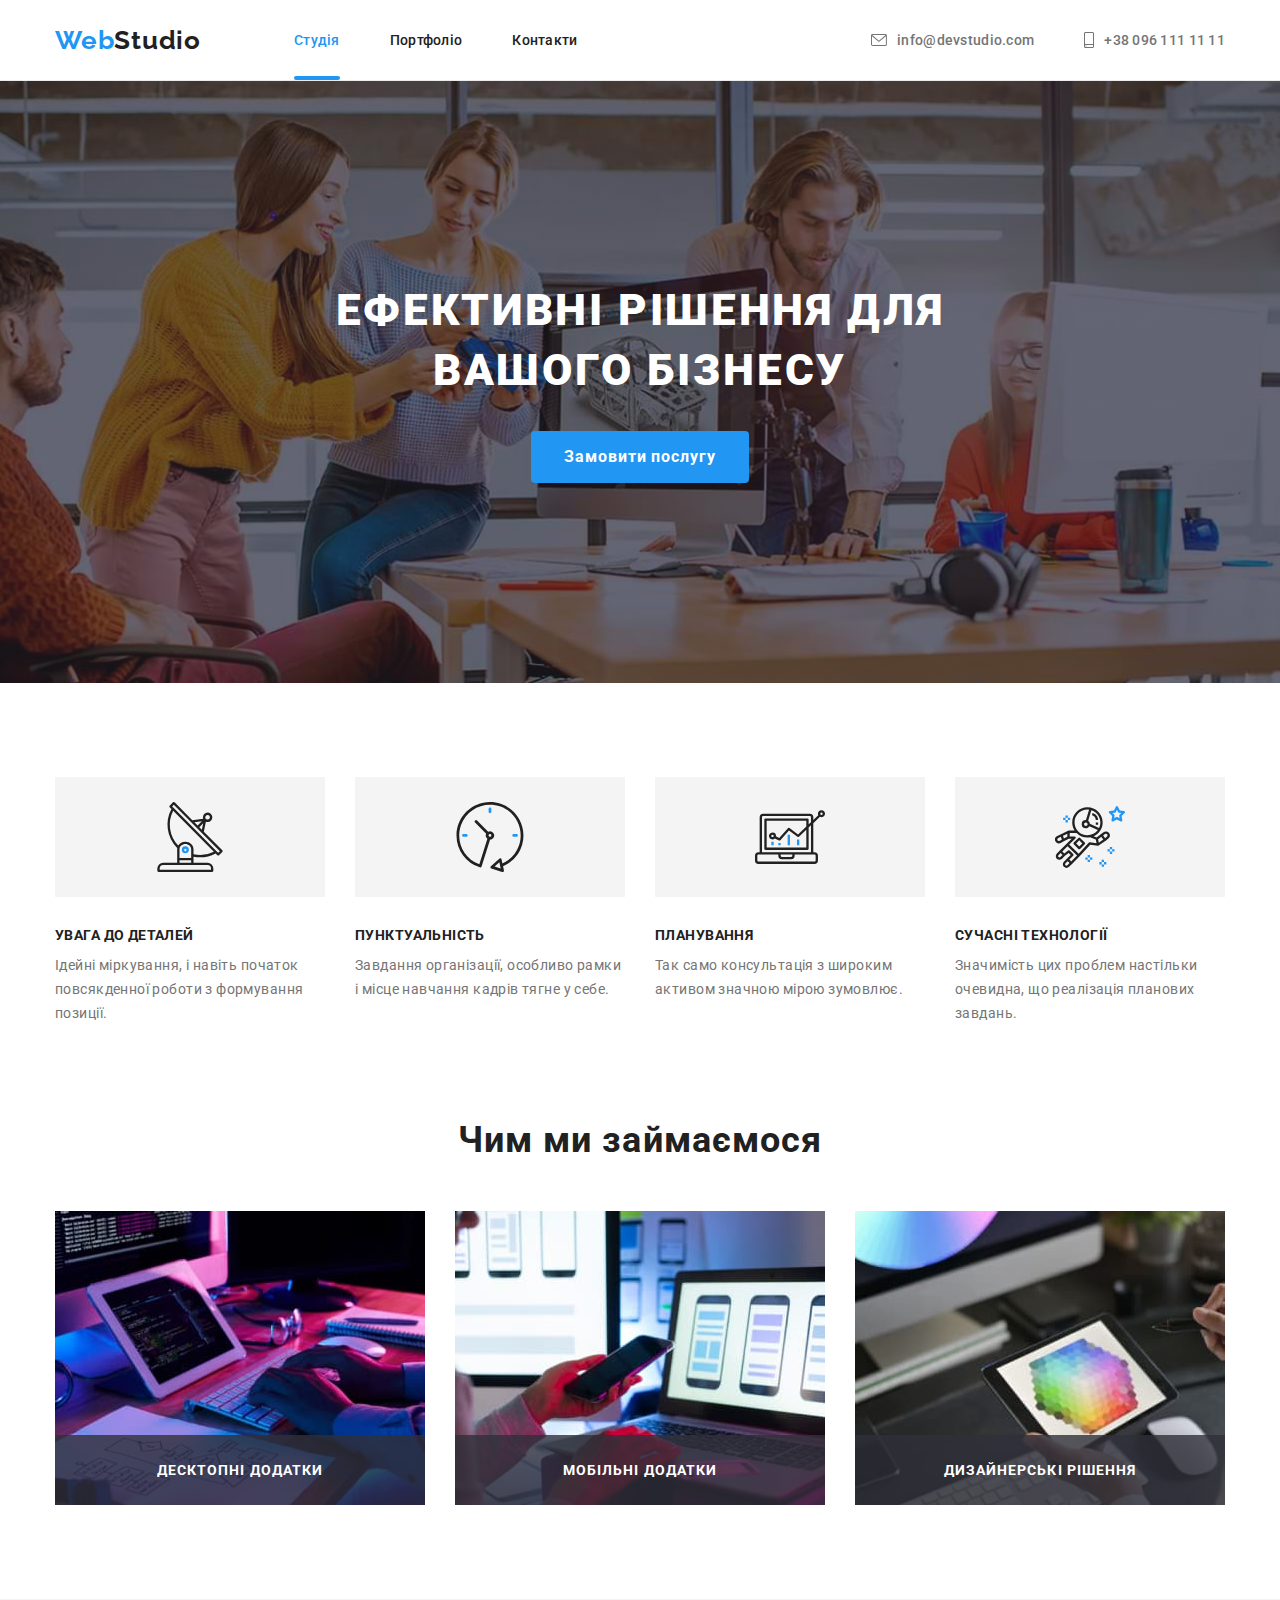
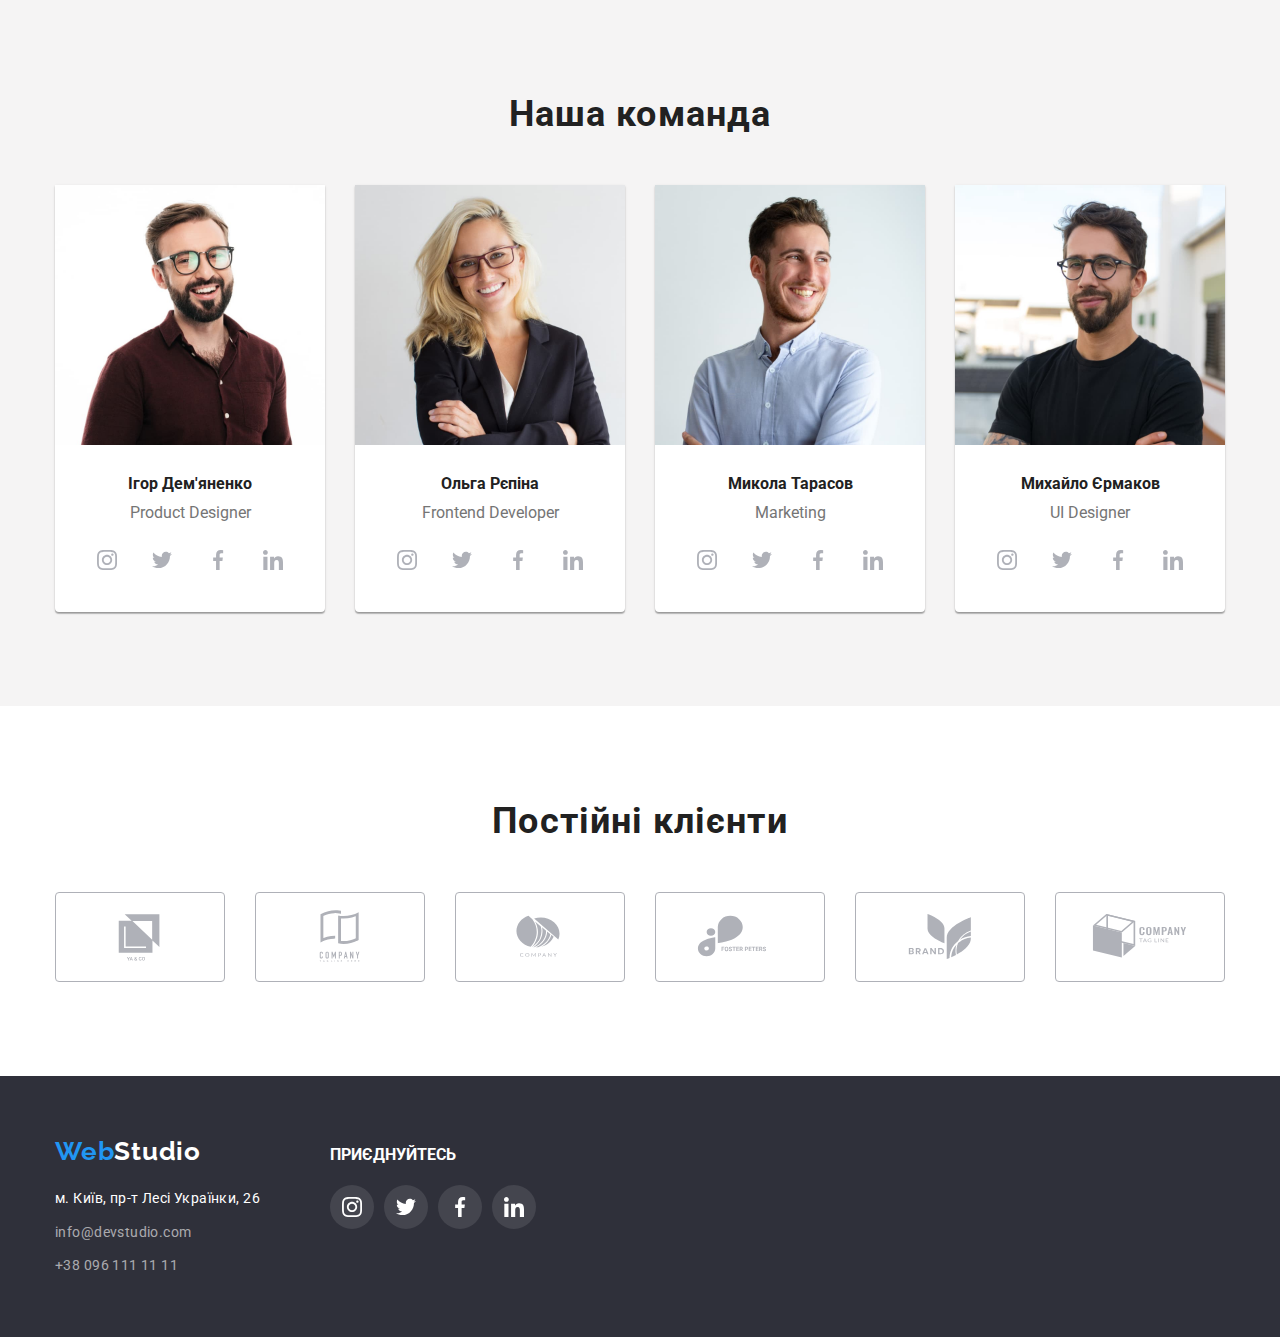
==== index.html @ 30db4fe8 "New" ====
<!DOCTYPE html>
<html lang="uk">

<head>
    <meta charset="UTF-8" />
    <meta http-equiv="X-UA-Compatible" content="IE=edge" />
    <meta name="viewport" content="width=device-width, initial-scale=1.0" />
    <title>Студія</title>
    <link rel="preconnect" href="https://fonts.googleapis.com" />
    <link rel="preconnect" href="https://fonts.gstatic.com" crossorigin />
    <link
        href="https://fonts.googleapis.com/css2?family=Raleway:wght@700&family=Roboto:wght@400;500;700;900&display=swap"
        rel="stylesheet" />
    <link rel="stylesheet"
        href="https://cdnjs.cloudflare.com/ajax/libs/modern-normalize/1.1.0/modern-normalize.min.css" />
    <link rel="stylesheet" href="./css/styles.css" />
</head>
<!---->
<body>
    <header>
        <!--navigation with logo, portfolio, contacts-->
        <div class="nav-list-flex container">
            <nav class="nav-list-flex">
                <a href="./index.html" class="webstudio-link">Web<span class="span-studio">Studio</span></a>
                <ul class="nav-list">
                    <li class="item"><a href="./index.html" class="link current">Студія</a></li>
                    <li class="item"><a href="./portfolio.html" class="link">Портфоліо</a></li>
                    <li class="item"><a href="#" class="link">Контакти</a></li>
                </ul>
            </nav>
            <ul class="info-list-contacts">
                <li class="item"><a href="mailto:info@devstudio.com" class="contacts">
                        <svg class="contacs-svg" width="16" height="12">
                            <use href="./images/nav-sprite.svg#icon-e-mail"></use>
                        </svg>info@devstudio.com</a>
                </li>
                <li class="item"><a href="tel:+380961111111" class="contacts">
                        <svg class="contacs-svg" width="10" height="16">
                            <use href="./images/nav-sprite.svg#icon-phone"></use>
                        </svg>+38 096 111 11 11</a>
                </li>
            </ul>
        </div>
    </header>
    <!--main page including first slide with button, our benefits, what do we do, our team-->
    <main>
        <!--first slide with button "order services"-->
        <section class="hero">
            <div class="container">
                <h1 class="hero-title">Ефективні рішення для вашого бізнесу</h1>
                <button type="button" class="hero-button" data-modal-open>Замовити послугу</button>
            </div>
        </section>
        <!--our benefits-->
        <section class="section">
            <div class="container">
                <h2 class="visually-hidden">Переваги</h2>
                <ul class="featueres list">
                    <li class="item quality antenna">
                            <h3 class="featueres-title">Увага до деталей</h3>
                            <p class="featueres-link">
                                Ідейні міркування, і навіть початок повсякденної роботи з формування позиції.
                            </p>
                    </li>
                    <li class="item quality clock">
                            <h3 class="featueres-title">Пунктуальність</h3>
                            <p class="featueres-link">
                                Завдання організації, особливо рамки і місце навчання кадрів
                                тягне у себе.
                            </p>
                    </li>
                    <li class="item quality diagram">
                            <h3 class="featueres-title">Планування</h3>
                            <p class="featueres-link">
                                Так само консультація з широким активом значною мірою зумовлює.
                            </p>
                    </li>
                    <li class="item quality astronaut">
                            <h3 class="featueres-title">Сучасні технології</h3>
                            <p class="featueres-link">
                                Значимість цих проблем настільки очевидна, що реалізація
                                планових завдань.
                            </p>
                    </li>
                </ul>
            </div>
        </section>
        <!--what do we do-->
        <section class="section specificity">
            <div class="container">
                <h2 class="specificity">Чим ми займаємося</h2>
                <ul class="specif list">
                    <li class="item">
                        <div class="specif-box"><img src="./images/prog_on_notebook.jpg" alt="Людина програмує" width="370" height="294"/>
                            <div class="specif-box-list">
                                <p class="specif-box-text">Десктопні додатки</p>
                            </div>
                        </div>
                    </li>
                    <li class="item">
                        <div class="specif-box"><img src="./images/phone_and_notebook.jpg"
                            alt="Людина обирає дизайн додатка для відображення на смартфоні" width="370" height="294"/>
                            <div class="specif-box-list">
                                <p class="specif-box-text">Мобільні додатки</p>
                            </div>
                        </div>
                    </li>
                    <li class="item">
                        <div class="specif-box"><img src="./images/design_tablet.jpg" alt="Людина обирає колір з палітри на планшеті"
                            width="370" height="294"/>
                            <div class="specif-box-list">
                                <p class="specif-box-text">Дизайнерські рішення</p>
                            </div>
                        <div>    
                    </li>
                </ul>
            </div>
        </section>
        <!--our team-->
        <section class="section team-bg">
            <div class="container">
                <h2 class="team">Наша команда</h2>
                <ul class="all-team list">
                    <li class="item">
                        <img src="./images/igor.jpg" alt="фото Ігоря Дем'яненко" width="270" height="260" />
                        <div class="team-card">
                            <h3 class="name-title">Ігор Дем'яненко</h3>
                            <p class="position-title">Product Designer</p>
                            <ul class="svg-social-links">
                                <li>
                                    <a href="#" class="social-links">
                                        <svg viewBox="0 0 100 100" width="20" class="soc-links-svg">
                                            <use xLink:href="./images/sprite.svg#icon-instagram"></use>
                                        </svg>
                                    </a>
                                </li>
                                <li>
                                    <a href="#" class="social-links">
                                        <svg viewBox="0 0 100 100" width="20" class="soc-links-svg">
                                            <use xLink:href="./images/sprite.svg#icon-twitter"></use>
                                        </svg>
                                    </a>
                                </li>
                                <li>
                                    <a href="#" class="social-links">
                                        <svg viewBox="0 0 100 100" width="20" class="soc-links-svg">
                                            <use xLink:href="./images/sprite.svg#icon-facebook"></use>
                                        </svg>
                                    </a>
                                </li>
                                <li>
                                    <a href="#" class="social-links">
                                        <svg viewBox="0 0 100 100" width="20" class="soc-links-svg">
                                            <use xLink:href="./images/sprite.svg#icon-linkedin"></use>
                                        </svg>
                                    </a>
                                </li>
                            </ul>
                        </div>
                    </li>
                    <li class="item">
                        <img src="./images/olga.jpg" alt="фото Ольги Рєпіної" width="270" height="260" />
                        <div class="team-card">
                            <h3 class="name-title">Ольга Рєпіна</h3>
                            <p class="position-title">Frontend Developer</p>
                            <ul class="svg-social-links">
                                <li>
                                    <a href="#" class="social-links">
                                        <svg viewBox="0 0 100 100" width="20" class="soc-links-svg">
                                            <use xLink:href="./images/sprite.svg#icon-instagram"></use>
                                        </svg>
                                    </a>
                                </li>
                                <li>
                                    <a href="#" class="social-links">
                                        <svg viewBox="0 0 100 100" width="20" class="soc-links-svg">
                                            <use xLink:href="./images/sprite.svg#icon-twitter"></use>
                                        </svg>
                                    </a>
                                </li>
                                <li>
                                    <a href="#" class="social-links">
                                        <svg viewBox="0 0 100 100" width="20" class="soc-links-svg">
                                            <use xLink:href="./images/sprite.svg#icon-facebook"></use>
                                        </svg>
                                    </a>
                                </li>
                                <li>
                                    <a href="#" class="social-links">
                                        <svg viewBox="0 0 100 100" width="20" class="soc-links-svg">
                                            <use xLink:href="./images/sprite.svg#icon-linkedin"></use>
                                        </svg>
                                    </a>
                                </li>
                            </ul>
                        </div>
                    </li>
                    <li class="item">
                        <img src="./images/mykola.jpg" alt="фото Миколи Тарасова" width="270" height="260" />
                        <div class="team-card">
                            <h3 class="name-title">Микола Тарасов</h3>
                            <p class="position-title">Marketing</p>
                            <ul class="svg-social-links">
                                <li>
                                    <a href="#" class="social-links">
                                        <svg viewBox="0 0 100 100" width="20" class="soc-links-svg">
                                            <use xLink:href="./images/sprite.svg#icon-instagram"></use>
                                        </svg>
                                    </a>
                                </li>
                                <li>
                                    <a href="#" class="social-links">
                                        <svg viewBox="0 0 100 100" width="20" class="soc-links-svg">
                                            <use xLink:href="./images/sprite.svg#icon-twitter"></use>
                                        </svg>
                                    </a>
                                </li>
                                <li>
                                    <a href="#" class="social-links">
                                        <svg viewBox="0 0 100 100" width="20" class="soc-links-svg">
                                            <use xLink:href="./images/sprite.svg#icon-facebook"></use>
                                        </svg>
                                    </a>
                                </li>
                                <li>
                                    <a href="#" class="social-links">
                                        <svg viewBox="0 0 100 100" width="20" class="soc-links-svg">
                                            <use xLink:href="./images/sprite.svg#icon-linkedin"></use>
                                        </svg>
                                    </a>
                                </li>
                            </ul>
                        </div>
                    </li>
                    <li class="item">
                        <img src="./images/mykhailo.jpg" alt="фото Михайла Єрмакова" width="270" height="260" />
                        <div class="team-card">
                            <h3 class="name-title">Михайло Єрмаков</h3>
                            <p class="position-title">UI Designer</p>
                            <ul class="svg-social-links">
                                <li>
                                    <a href="#" class="social-links">
                                        <svg viewBox="0 0 100 100" width="20" class="soc-links-svg">
                                            <use xLink:href="./images/sprite.svg#icon-instagram"></use>
                                        </svg>
                                    </a>
                                </li>
                                <li>
                                    <a href="#" class="social-links">
                                        <svg viewBox="0 0 100 100" width="20" class="soc-links-svg">
                                            <use xLink:href="./images/sprite.svg#icon-twitter"></use>
                                        </svg>
                                    </a>
                                </li>
                                <li>
                                    <a href="#" class="social-links">
                                        <svg viewBox="0 0 100 100" width="20" class="soc-links-svg">
                                            <use xLink:href="./images/sprite.svg#icon-facebook"></use>
                                        </svg>
                                    </a>
                                </li>
                                <li>
                                    <a href="#" class="social-links">
                                        <svg viewBox="0 0 100 100" width="20" class="soc-links-svg">
                                            <use xLink:href="./images/sprite.svg#icon-linkedin"></use>
                                        </svg>
                                    </a>
                                </li>
                            </ul>
                        </div>
                    </li>
                </ul>
            </div>
        </section>
        <!--our clients-->
        <section class="clients">
            <div class="container">
                <h2 class="clients-title">Постійні клієнти</h2>
                <ul class="clients-list">
                    <li class="clients-item">
                        <a href="#" class="link clients-link">
                            <svg class="clients-svg" width="106" height="60">
                                <use xLink:href="./images/sprite_companis.svg#icon-logo"></use>
                            </svg>
                        </a>
                    </li>
                    <li class="clients-item">
                        <a href="#" class="link clients-link">
                            <svg class="clients-svg" width="106" height="60">
                                <use xLink:href="./images/sprite_companis.svg#icon-logo-1"></use>
                            </svg>
                         </a>
                    </li>
                    <li class="clients-item">
                        <a href="#" class="link clients-link">
                            <svg class="clients-svg" width="106" height="60">
                                <use href="./images/sprite_companis.svg#icon-logo-2"></use>
                            </svg>
                        </a>
                    </li>
                    <li class="clients-item">
                        <a href="#" class="link clients-link">
                            <svg class="clients-svg" width="106" height="60">
                                <use href="./images/sprite_companis.svg#icon-logo-3"></use>
                            </svg>
                        </a>
                    </li>
                    <li class="clients-item">
                        <a href="#" class="link clients-link">
                            <svg class="clients-svg" width="106" height="60">
                                <use href="./images/sprite_companis.svg#icon-logo-4"></use>
                            </svg>
                        </a>
                    </li>
                    <li class="clients-item">
                        <a href="#" class="link clients-link">
                            <svg class="clients-svg" width="106" height="60">
                                <use href="./images/sprite_companis.svg#icon-logo-5"></use>
                            </svg>
                        </a>
                    </li>
                </ul>
            </div>
        </section>
    </main>
    <!--footer with logo, address, contacts-->
    <footer>
        <div class="container footer-container">
            <div class="container-footer-adress">
                <a href="./index.html" class="webstudio-button">Web<span class="span-studio-button">Studio</span></a>
                <address class="adress-list">
                    <ul class="list">
                        <li><a href="https://goo.gl/maps/CPtrU1FHBa2aNyZL9" class="footer-list-item" target="_blank"
                                rel="noopener noreferrer nofollow">
                                м. Київ, пр-т Лесі Українки, 26</a>
                        </li>
                        <li>
                            <a href="mailto:info@devstudio.com" class="footer-list">info@devstudio.com</a>
                        </li>
                        <li>
                            <a href="tel:+380961111111" class="footer-list">+38 096 111 11 11</a>
                        </li>
                    </ul>
                </address>
            </div>
            <div class="container-join-us">
                <p class="join-us">приєднуйтесь</p>
                <ul class="footer-networks">
                    <li class="social-link">
                        <a href="#" class="footer-social-links">
                            <svg width="20" height="20" class="social-svg">
                                <use xLink:href="./images/sprite.svg#icon-instagram"></use>
                            </svg>
                        </a>
                    </li>
                    <li class="social-link">
                        <a href="#" class="footer-social-links">
                            <svg width="20" height="20" class="social-svg">
                                <use xLink:href="./images/sprite.svg#icon-twitter"></use>
                            </svg>
                        </a>
                    </li>
                    <li class="social-link">
                        <a href="#" class="footer-social-links">
                            <svg width="20" height="20" class="social-svg">
                                <use xLink:href="./images/sprite.svg#icon-facebook"></use>
                            </svg>
                        </a>
                    </li>
                    <li class="social-link">
                        <a href="#" class="footer-social-links">
                            <svg width="20" height="20" class="social-svg">
                                <use xLink:href="./images/sprite.svg#icon-linkedin"></use>
                            </svg>
                        </a>
                    </li>
                </ul>
            </div>
        </div>
    </footer>
    <div class="backdrop is-hidden" data-modal>
        <div class="modal">
            <button type="button" class="button-close" data-modal-close>
                <svg width="100%" height="100%">
                    <use xLink:href="./images/close.svg#icon-close"></use>
                </svg>
            </button>
        </div>
    </div>
    <script src="./js/modal.js"></script>
</body>

</html>
---- css/styles.css ----
:root {
    /*fonts*/
    --main-font: "Roboto", sans-serif;
    --secondary-font: "Raleway", sans-serif;
    /* colors */
    --link-color: #2196f3;
    --hover-color: #188ce8;
    --logo-color: #000000;
    --main-light-color: #ffffff;
    --main-dark-color: #2f303a;
    --main-font-color: #212121;
    --secondary-font-color: #757575;
    --third-font-color: rgba(255, 255, 255, 0.6);
    --portfolio-bg-color: #f5f4f4;
    --icon-color: #afb1b8;
    --white: #ffffff;
    --animation-timing: cubic-bezier(0.4, 0, 0.2, 1);
    --specif-box-color: rgba(47, 48, 58, 0.8);
    --hover-overlay: rgba(33, 150, 243, 0.9);
    
}
  
  /*body css*/
  
body {
    font-family: Roboto, sans-serif;
  }
  
li {
    list-style-type: none;
  }
  
a {
    text-decoration: none;
  }
  
ul {
    margin: 0;
    padding: 0;
  }
  
h1,
h2,
h3,
h4,
h5,
h6,
p {
    margin: 0;
    padding: 0;
  }
  
img {
    display: block;
  }
  
.list {
    list-style: none;
    padding: 0;
    margin: 0;
  }
  
.link {
    list-style: none;
    padding: 0;
    margin: 0;
  }
  
header {
    border-bottom: 1px solid #ececec;
  }
  
/*header a {
    padding-bottom: 32px;
    padding-top: 32px;
}*/

.container {
    width: 1200px;
    margin-left: auto;
    margin-right: auto;
    padding-left: 15px;
    padding-right: 15px;
    /*outline: 2px solid orange;*/
}
  
.backdrop {
    position: fixed;
    top: 0;
    left: 0;
    width: 100%;
    height: 100%;
    background-color: rgba(0, 0, 0, 0.2);
    opacity: 1;
    transition: opacity 250ms var(--animation-timing);
}
  
.modal {
    position: absolute;
    top: 50%;
    left: 50%;
    transform: translate(-50%, -50%);
    min-width: 528px;
    min-height: 581px;
    background: var(--white);
    box-shadow: 0px 1px 3px rgba(0, 0, 0, 0.12), 0px 1px 1px rgba(0, 0, 0, 0.14),
      0px 2px 1px rgba(0, 0, 0, 0.2);
    border-radius: 4px;
    transform: translate(-50%, -50%) scale(1);
    transition: transform 250ms cubic-bezier(0.6, 0.14, 0.21, 1.43);
}
  
.backdrop.is-hidden {
    opacity: 0;
    pointer-events: none;
}
  
.backdrop.is-hidden .modal {
    transform: translate(-50%, -50%) scale(0.8);
}
  
.button-close {
    position: absolute;
    top: 8px;
    right: 8px;
    width: 30px;
    height: 30px;
    margin: 0;
    padding: 0;
    background-color: var(--white);
    border: 1px solid rgba(0, 0, 0, 0.1);
    border-radius: 50%;
}
  
.visually-hidden {
    position: absolute;
    width: 1px;
    height: 1px;
    margin: -1px;
    border: 0;
    padding: 0;
  
    white-space: nowrap;
    clip-path: inset(100%);
    clip: rect(0 0 0 0);
    overflow: hidden;
  }
  
  /* header css*/
.webstudio-link {
    font-family: Raleway, sans-serif;
    font-weight: 700;
    font-size: 26px;
    line-height: 31px;
    letter-spacing: 0.03em;
    color: var(--link-color);
  }
  
.span-studio {
    color: var(--main-font-color);
  }
  
.contacts {
    justify-content: end;
    color: #757575;
    display: flex;
    align-items: center;
  }
  
.nav-list-flex {
    display: flex;
    align-items: center;
    /*border-bottom: 1px solid #ececec;*/
  }
  
.nav-list-flex :last-child {
    margin-right: 0;
  }
  
.nav-list {
    display: flex;
    margin-left: 93px;
    margin-bottom: 0px;
    margin-top: 0px;
  }
  
.nav-list .link {
    position: relative;
    display: block;
    padding-top: 32px;
    padding-bottom: 32px;
    font-weight: 500;
    font-size: 14px;
    line-height: 16px;
    letter-spacing: 0.02em;
    color: var(--main-font-color);
  }

.nav-list .item + .item {
    margin-left: 50px;
  }
  
.info-list-contacts .item + .item {
    margin-left: 50px;
    display: flex;
    padding-left: 0;
  }
  
.nav-list a:hover,
.nav-list a:focus {
    color: var(--link-color);
    transition: transform 250ms cubic-bezier(0.4, 0, 0.2, 1);
  }

.nav-list .link::after {
    content: "";
    display: block;
    position: absolute;
    top: calc(100% - 4px);
    left: 0;
    height: 4px;
    width: 100%;
    background-color: var(--link-color);
    border-radius: 4px;
    opacity: 0;
}
.nav-list .link.current,
.nav-list .link.current::after {
  color: var(--link-color);
  border-radius: 2px;
  opacity: 1;
}

  
.info-list-contacts {
    display: flex;
    margin: 0 auto;
  }
  
.info-list-contacts a {
    font-weight: 500;
    font-size: 14px;
    line-height: 16px;
    letter-spacing: 0.02em;
    color: var(--secondary-font-color);
  }
  
.info-list-contacts a:hover,
.info-list-contacts a:focus {
    color: var(--link-color);
    transition: transform 250ms var(--animation-timing);
  }
.nav-list-flex .link.current {
    color: var(--link-color);
  }
  
.overlay {
    max-width: 1600px;
    height: 600px;
    margin-left: auto;
    margin-right: auto;
    background-image: url(../images/img\ overlay.jpg);
    background-size: cover;
    background-repeat: no-repeat;
    background-position: center;
  }
  
.contacs-svg,
.contacs-svg {
    fill: currentColor;
    background-size: auto;
    display: flex;
  }
  
.contacs-svg:nth-child(1) {
    margin-right: 10px;
  }
  
.hero {
    background: var(--main-dark-color);
    text-align: center;
    padding-top: 200px;
    padding-bottom: 200px;
    max-width: 1600px;
    margin-left: auto;
    margin-right: auto;
    background-image: linear-gradient(
        to right,
        rgba(47, 48, 58, 0.4),
        rgba(47, 48, 58, 0.4)
      ),
      url("../images/overlay.jpg");
    background-position: center;
    background-repeat: no-repeat;
    background-size: cover;
  }
.hero-title {
    font-weight: 900;
    font-size: 44px;
    line-height: 1.36;
    text-align: center;
    letter-spacing: 0.06em;
    text-transform: uppercase;
    color: var(--primary-white);
    margin: 0 auto;
    color: var(--main-light-color);
    margin-bottom: 30px;
    max-width: 696px;
    height: 120px;
  }
.hero-button {
    background: var(--link-color);
    color: var(--main-light-color);
    border: 1px solid transparent;
    border-radius: 4px;
    padding: 10px 32px;
    font-weight: 700;
    font-size: 16px;
    line-height: 30px;
    text-align: center;
    letter-spacing: 0.06em;
  }
  
.section {
    padding-top: 94px;
    padding-bottom: 94px;
}

.featueres {
    display: flex;
}
.featueres .item + .item {
    margin-left: 30px;
}
.featueres .item {
    width: 270px;
    margin-right: 0px;
    padding-inline-start: 0px;
}

.featueres-title {
    margin-top: 0px;
    margin-bottom: 10px;
    font-weight: 700;
    font-size: 14px;
    line-height: 16px;
    letter-spacing: 0.03em;
    text-transform: uppercase;
    color: var(--main-font-color);
}
.featueres-link {
    font-weight: 400;
    font-size: 14px;
    line-height: 24px;
    letter-spacing: 0.03em;
    color: var(--secondary-font-color);
}
  
.item quality {
    width: 270px;
  }
  
.quality h3 {
    margin-bottom: 10px;
  }
  
.qualitys:not(:last-child) {
    margin-right: 30px;
  }
  
.quality::before {
    display: block;
    content: "";
    height: 120px;
    background-color: var(--portfolio-bg-color);
    background-size: 70px 70px;
    background-repeat: no-repeat;
    background-position: center;
    margin-bottom: 30px;
  }
.antenna::before {
    background-image: url(../images/antenna.svg);
  }
.clock::before {
    background-image: url(../images/clock.svg);
  }
.diagram::before {
    background-image: url(../images/diagram.svg);
  }
.astronaut::before {
    background-image: url(../images/astronaut.svg);
  }
  .specificity {
    margin-bottom: 50px;
    padding-top: 0;
    font-weight: 700;
    font-size: 36px;
    line-height: 42px;
    text-align: center;
    letter-spacing: 0.03em;
    color: var(--main-font-color);
  }
.section.section.specificity {
    margin-bottom: 0;
  }
.specif {
    display: flex;
  }
  
.specif .item + .item {
    margin-left: 30px;
}

.specif-box {
  position: relative;
}

.specif-box-list {
  position: absolute;
  bottom: 0;
  left: 0;

  width: 100%;
  height: 70px;
  padding: 27px;
  text-align: center;
  background-color: var(--specif-box-color);
}

.specif-box-text {
  color: var(--main-light-color);
  text-transform: uppercase;
  font-weight: 700;
  line-height: 1.14;
  font-size: 14px;
  line-height: 16px;
}

.team-bg {
    background: var(--portfolio-bg-color);
  }
  
.team {
    padding-top: 0;
    margin-bottom: 50px;
    font-weight: 700;
    font-size: 36px;
    line-height: 42px;
    text-align: center;
    letter-spacing: 0.03em;
    color: var(--main-font-color);
  }
.all-team {
    display: flex;
    text-align: center;
  }
.all-team .item + .item {
    margin-left: 30px;
  }
.all-team .item {
    background-color: var(--main-light-color);
    box-shadow: 0px 1px 3px rgba(0, 0, 0, 0.12), 0px 1px 1px rgba(0, 0, 0, 0.14),
      0px 2px 1px rgba(0, 0, 0, 0.2);
    border-radius: 0px 0px 4px 4px;
    width: 270px;
    transition: transform 250ms var(--animation-timing);
  }
  
.name-title {
    font-family: var(--main-font);
    font-size: 16px;
    color: var(--main-font-color);
    line-height: 1.18;
    text-align: center;
    margin-bottom: 10px;
  }
  
.position-title {
    color: var(--secondary-font-color);
  }
  
.svg-social-links {
    display: flex;
    justify-content: space-between;
    padding-inline-start: 0px;
    margin-top: 16px;
  }
.social-links {
    display: flex;
    justify-content: center;
    align-items: center;
    width: 44px;
    height: 44px;
    color: var(--icon-color);
    border-radius: 50%;
  }
  
.social-links:hover,
.social-links:focus {
    background-color: var(--link-color);
    color: var(--main-light-color);
    outline: none;
    transition: transform 250ms var(--animation-timing);
  }
  
.soc-links-svg,
.soc-links-svg:hover {
    fill: currentColor;
  }
  
.clients {
    padding-top: 94px;
    padding-bottom: 94px;
  }
  
.clients-title {
    padding-top: 0;
    margin-bottom: 50px;
    font-weight: 700;
    font-size: 36px;
    line-height: 42px;
  
    text-align: center;
    letter-spacing: 0.03em;
  
    color: var(--main-font-color);
  }
.clients-list {
    display: flex;
    flex-wrap: wrap;
    padding-inline-start: 0px;
  }
  
.clients-item {
    width: 170px;
    height: 90px;
    margin-right: 30px;
    margin-bottom: 30px;
  }
  
.clients-link {
    display: flex;
    align-items: center;
    justify-content: center;
    width: 100%;
    height: 100%;
    color: var(--icon-color);
    border: 1px solid var(--icon-color);
    border-radius: 4px;
}
  
.clients-item:nth-child(6n) {
    margin-right: 0px;
  }
  
.clients-item:nth-last-child(-n + 6) {
    margin-bottom: 0px;
  }
  
.clients-link:hover,
.clients-link:focus {
    color: var(--link-color);
    border: 1px solid var(--link-color);
    outline: none;
    transition: transform 250ms var(--animation-timing);
  }
  
.clients-svg {
    fill: currentColor;
  }
  
.team-card {
    padding: 30px 30px;
  }
.team-title {
    margin-bottom: 10px;
    font-weight: 500;
    font-size: 16px;
    line-height: 19px;
    text-align: center;
    letter-spacing: 0.03em;
    color: var(--main-font-color);
  }
.team-link {
    font-weight: 400;
    font-size: 16px;
    line-height: 19px;
    text-align: center;
    letter-spacing: 0.03em;
    color: var(--secondary-font-color);
  }
  
footer {
    background: var(--main-dark-color);
    padding-top: 60px;
    padding-bottom: 60px;
  }
.footer-bg a:hover,
.footer-bg a:focus {
    color: var(--link-color);
    transition: transform 250ms var(--animation-timing);
  }
.webstudio-button {
    display: block;
    margin-bottom: 20px;
    font-family: Raleway, sans-serif;
    font-weight: 700;
    font-size: 26px;
    line-height: 31px;
    letter-spacing: 0.03em;
    color: var(--link-color);
  }
.span-studio-button {
    color: var(--main-light-color);
  }
.footer-list-item {
    display: block;
    font-style: normal;
    font-weight: 400;
    font-size: 14px;
    line-height: 1.71;
    letter-spacing: 0.03em;
    color: var(--main-light-color);
  }
.footer-list {
    display: block;
    margin-top: 9px;
    font-style: normal;
    font-weight: 400;
    font-size: 14px;
    line-height: 24px;
    letter-spacing: 0.03em;
    color: var(--third-font-color);
  }
  
  
.join-us {
    line-height: 1.17;
    text-transform: uppercase;
    font-weight: 700;
    margin-top: 0px;
    margin-bottom: 20px;
    color: #ffffff;
  
  }
  
  .footer-networks {
    display: flex;
    padding-inline-start: 0px;
    margin: 0 auto;
  }
  
.container-footer-adress {
    margin-right: 70px;
  }
  
.footer-container {
    display: flex;
    align-items: baseline;
    
  }
  
.social-link {
    justify-content: space-between;
    margin: 0 auto;
  }
  
.footer-networks .social-link:not(:last-child) {
    margin-right: 10px;
  }
  
.footer-social-links {
    display: flex;
    justify-content: center;
    align-items: center;
    width: 44px;
    height: 44px;
    color: var(--main-light-color);
    background-color: rgba(255, 255, 255, 0.1);
    border-radius: 50%;
  }
  
.footer-social-links:hover,
.footer-social-links:focus {
    background-color: var(--link-color);
    outline: none;
    transition: transform 250ms var(--animation-timing);
  }
  
.social-svg {
    fill: currentColor;
  }
  
  /*portfolio*/
  
.header-line {
    border: 1px solid #ececec;
  }
.portfolio-projects {
    border-radius: 4px;
    display: flex;
    justify-content: center;
    margin-bottom: 50px;
  }
  
.portfolio-link {
    min-width: 73px;
    padding: 6px 22px;
    /*box-shadow: unset;*/
    background: var(--portfolio-bg-color);
    font-weight: 500;
    font-size: 16px;
    line-height: 26px;
    text-align: center;
    letter-spacing: 0.03em;
    color: var(--main-font-color);
    border: 1px solid transparent;
    border-radius: 4px;
  }
.portfolio-link:hover,
.portfolio-link:focus {
    background: var(--link-color);
    color: var(--main-light-color);
    box-shadow: 0px 3px 1px rgba(0, 0, 0, 0.1), 0px 1px 2px rgba(0, 0, 0, 0.08),
      0px 2px 2px rgba(0, 0, 0, 0.12);
    transition: transform 250ms var(--animation-timing);  
  }
  
.portfolio-projects .item + .item {
    margin-left: 8px;
  }
  
.projects-list {
    display: flex;
    flex-wrap: wrap;
    gap: 30px;
  }
  
.card-link {
    display: block;
    text-decoration: none;
    color: currentColor;
  }
  
.card-link:hover,
.card-link:focus {
    box-shadow: 0px 1px 1px rgba(0, 0, 0, 0.12), 0px 4px 4px rgba(0, 0, 0, 0.06),
      1px 4px 6px rgba(0, 0, 0, 0.16);
    outline: none;
    transition: transform 250ms var(--animation-timing);
  }
  
/*.project-container {
    padding: 20px 24px;
    border-left: 1px solid #eeeeee;
    border-right: 1px solid #eeeeee;
    border-bottom: 1px solid #eeeeee;
}*/

.projects li {
    background: var(--main-light-color);
    border: 1px solid #eeeeee;
    box-sizing: border-box;
}

.project-title {
    font-weight: 700;
    font-size: 18px;
    /*line-height: 2;*/
    line-height: 36px;
    letter-spacing: 0.06em;
    margin-bottom: 4px;
    color: var(--main-font-color);
}

.project-category {
  font-weight: 400;
  font-size: 16px;
  line-height: 30px;

  letter-spacing: 0.03em;

  color: var(--secondary-font-color);;
  }
  
.project-thumb {
    position: relative;
    overflow: hidden;
}
.projects .item {
  width: 370px;
  display: block;
  margin-right: 30px;
  margin-bottom: 30px;

  transition: box-shadow 250ms var(--animation-timing);
}
.project-card {
  position: relative;
  border: 1px solid #EEEEEE;
  border-top: none;
  padding: 20px 24px;
}

.card-description {
  position: absolute;
  top: 100%;
  left: 0;

  width: 100%;
  height: 100%;
  background-color: var(--hover-overlay);

  padding: 63px 24px;

  transition: transform 250ms var(--animation-timing);
}
.projects-list .card-link:hover .card-description,
.projects-list .card-link:focus .card-description {
  transform: translateY(-100%);
}
.card-description-text {
  font-size: 18px;
  line-height: 1.56;
  color: var(--main-light-color);
}
.card-link {
  position: relative;
  overflow: hidden;
  display: block;
  text-decoration: none;
  color: currentColor;

  transition: box-shadow 250ms var(--animation-timing);
}
.card img {
  display: block;
  max-width: 100%;
  height: auto;
}
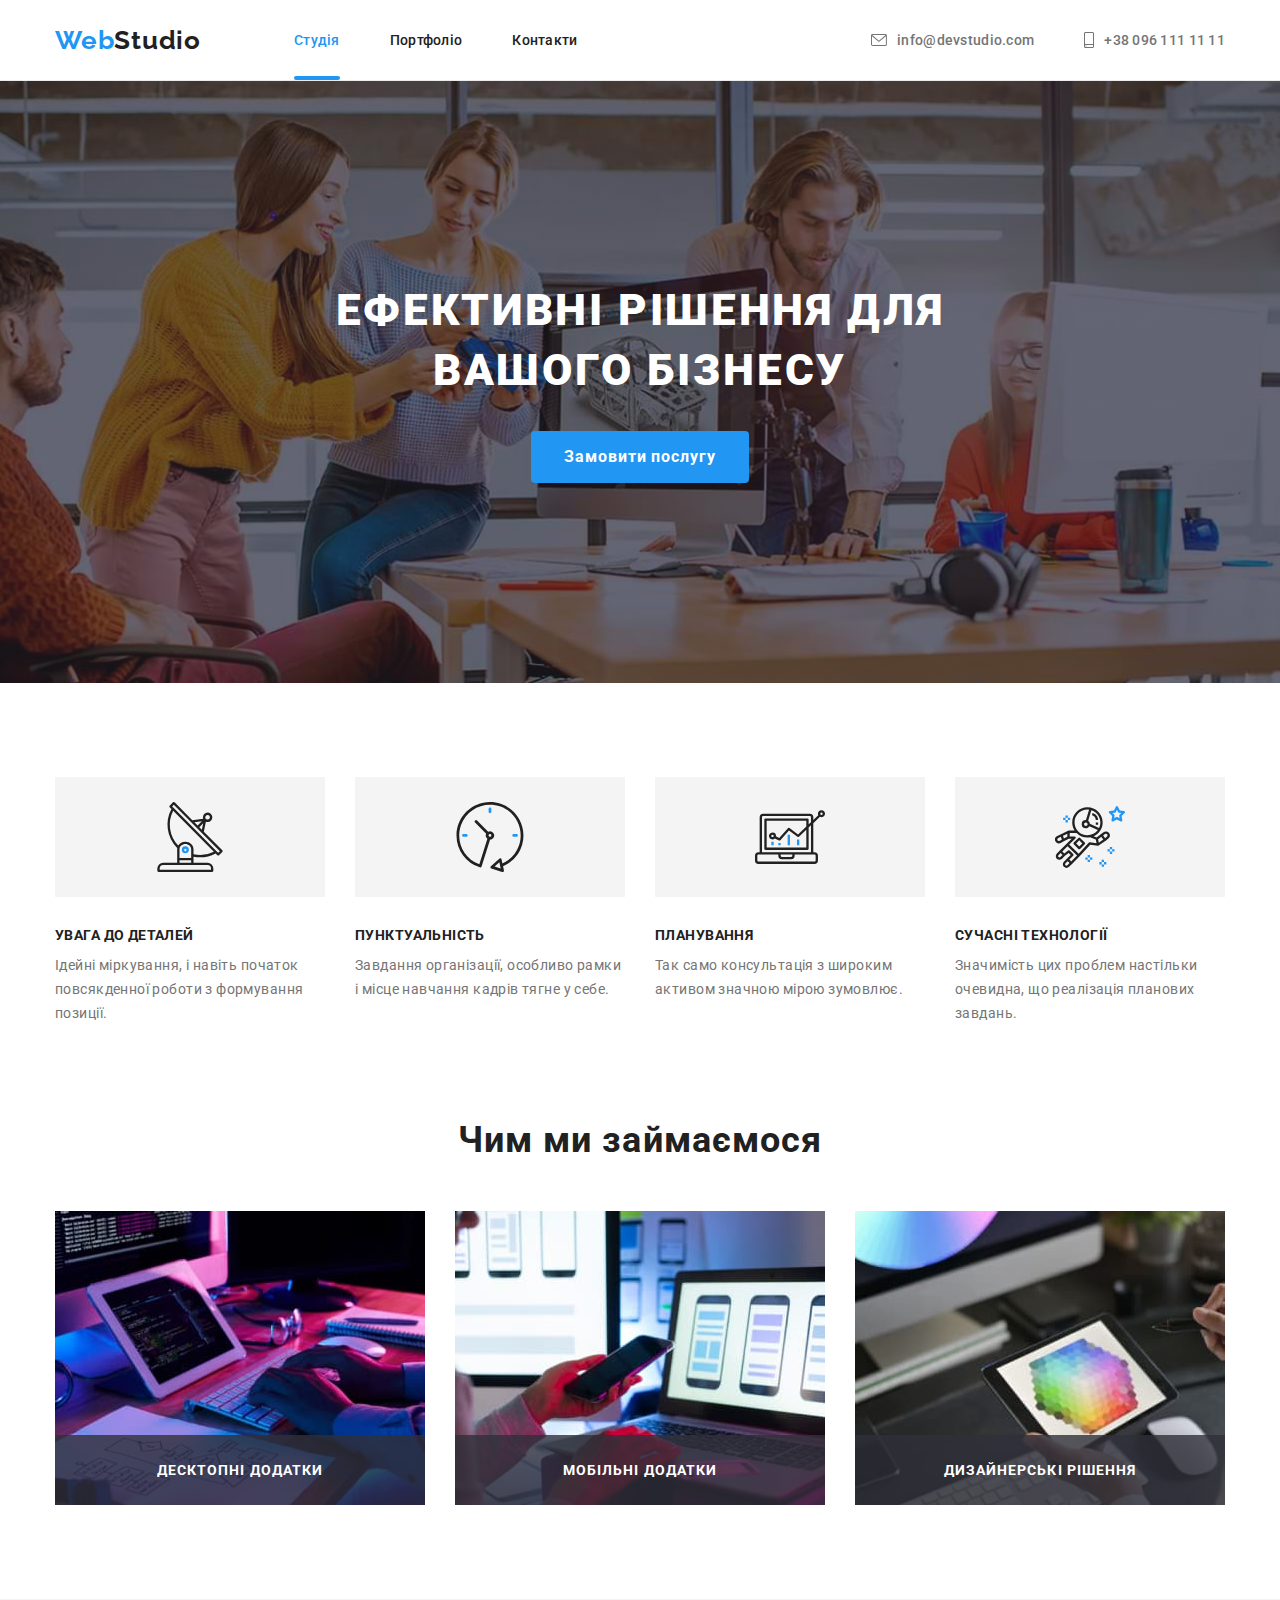
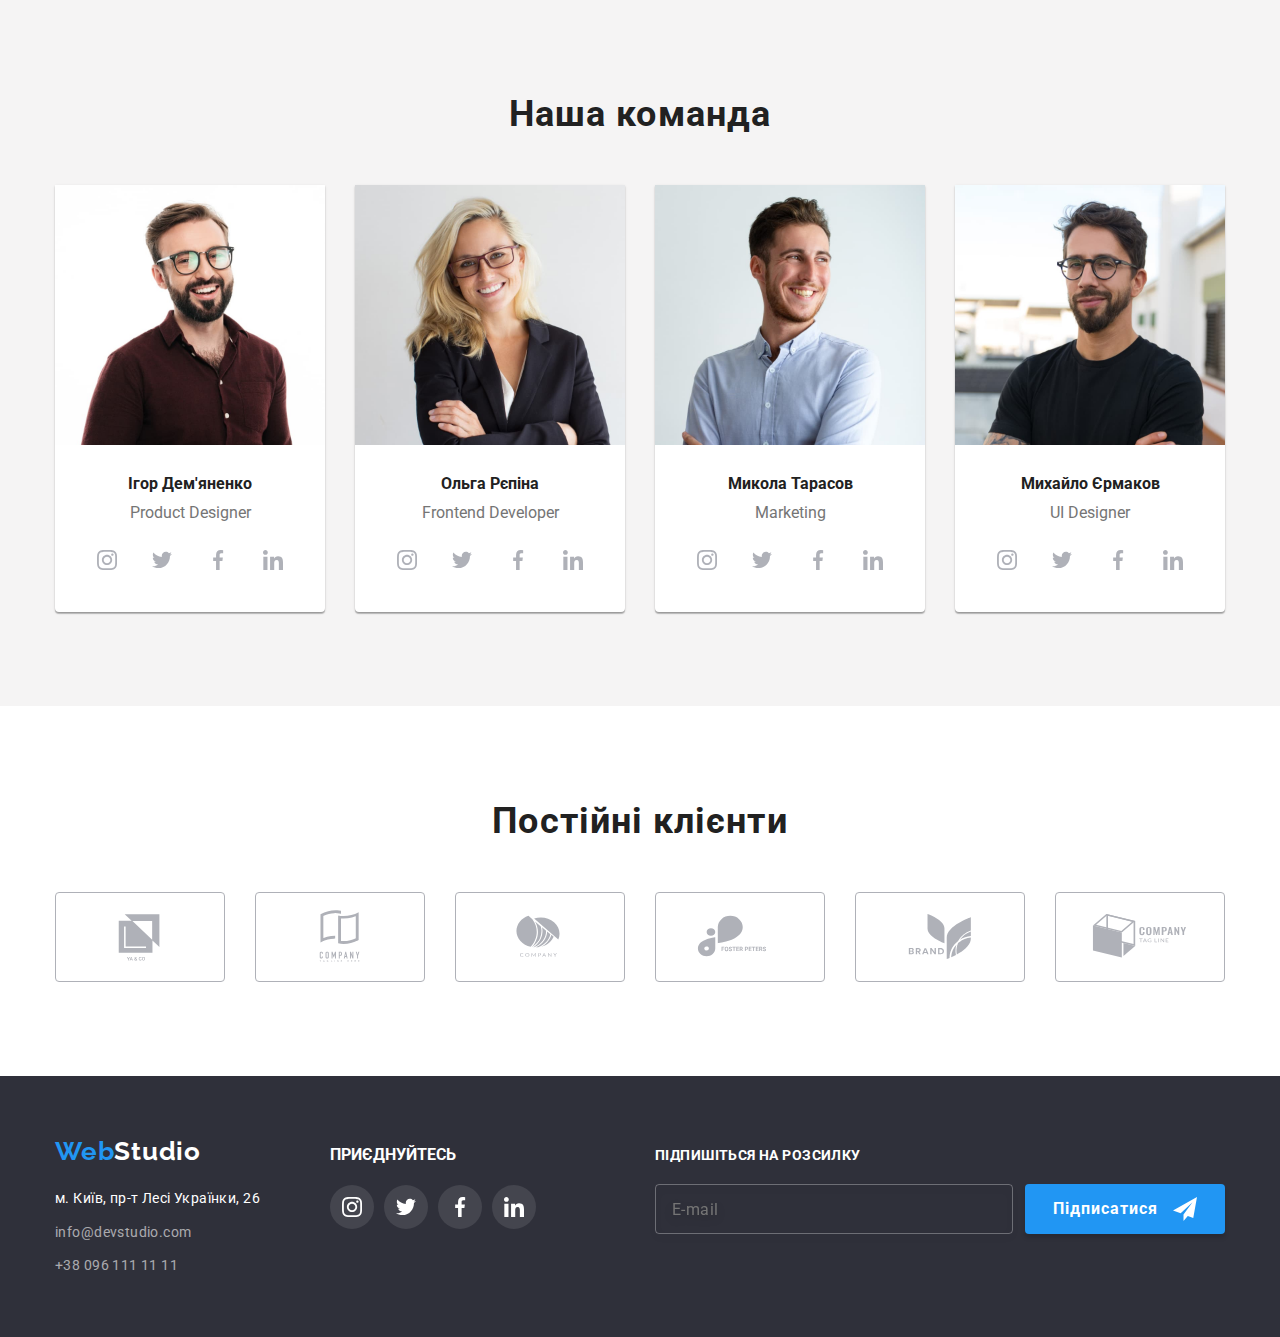
==== commit 9b723908: "Summary" ====
--- a/index.html
+++ b/index.html
@@ -376,6 +376,20 @@
                     </li>
                 </ul>
             </div>
+            <div class="footer-subscribe">
+                <strong class="footer-discription">підпишіться на розсилку</strong>
+                <form class="speaker-form">
+                    <label for="email">
+                        <input type="email" name="email" placeholder="E-mail" id="email" />
+                    </label>
+                    <button class="email-button" type="submit">
+                        <span>Підписатися</span>
+                        <svg width="24" height="24">
+                            <use xLink:href="./images/icon-send.svg#icon-send"></use>
+                        </svg>
+                    </button>
+                </form>
+            </div>
         </div>
     </footer>
     <div class="backdrop is-hidden" data-modal>
@@ -385,7 +399,51 @@
                     <use xLink:href="./images/close.svg#icon-close"></use>
                 </svg>
             </button>
-        </div>
+        
+            <form>
+                <h3 class="modal-text">
+                    Залиште свої дані, ми вам передзвонимо
+                </h3>
+                <div class="form-field">
+                    <label class="label-form">
+                        <span class="text-form">Ім'я</span>
+                        <input class="input-form" type="text" name="user-name" id="name" />
+                        <svg width="18" height="18">
+                            <use xLink:href="./images/form-icons.svg#icon-person"></use>
+                        </svg>
+                    </label>
+                    <label class="label-form">
+                        <span class="text-form">Телефон</span>
+                        <input class="input-form" type="tel" name="telephone" id="tel" />
+                        <svg width="18" height="18">
+                            <use xLink:href="./images/form-icons.svg#icon-phone"></use>
+                        </svg>
+                    </label>
+                    <label class="label-form">
+                        <span class="text-form">Пошта</span>
+                        <input class="input-form" type="email" name="email" id="mail" />
+                        <svg width="18" height="18">
+                            <use xLink:href="./images/form-icons.svg#icon-email"></use>
+                        </svg>
+                    </label>
+                    <label class="label-form">
+                        <span class="text-form">Коментар</span>
+                        <textarea name="comment" cols="45" rows="5" placeholder="Введіть текст" id="comment"></textarea>
+                    </label>
+                </div>
+                <div class="checkbox">
+                    <label class="lable-checkbox">
+                        <input class="input-checkbox visually-hidden" type="checkbox" value="agree" name="checkbox">
+                        <span class="check-box"></span>
+                        <span class="checkbox-text">Погоджуюся з розсилкою та приймаю</span>
+                        <a class="checkbox-link" href="#">Умови договору</a>
+                    </label>
+                </div>
+                <div class="submit">
+                    <button type="submit" class="modal-button" data-modal-open>Відравити</button>
+                </div>
+            </form>
+        </div>    
     </div>
     <script src="./js/modal.js"></script>
 </body>
--- a/css/styles.css
+++ b/css/styles.css
@@ -145,7 +145,176 @@
     clip: rect(0 0 0 0);
     overflow: hidden;
   }
-  
+
+.modal-text {
+    margin-bottom: 30px;
+    font-weight: 700;
+    font-size: 20px;
+    line-height: 1.2px;
+    text-align: center;
+    letter-spacing: 0.03em;
+  
+    color: var(--main-font-color);
+}
+  
+.submit {
+    text-align: center;
+}
+
+form {
+  margin: 40px 40px;
+}
+
+.form-field {
+  margin-bottom: 20px;
+}
+
+.label-form {
+  position: relative;
+  display: flex;
+  flex-direction: column;
+}
+
+.label-form:not(:last-child) {
+  margin-bottom: 10px;
+}
+
+.label-form svg {
+  position: absolute;
+  bottom: 14px;
+  left: 15px;
+  fill: var(--main-font-color);
+}
+
+.text-form {
+  margin-bottom: 4px;
+
+  font-weight: 500;
+  font-size: 12px;
+  line-height: 1.2;
+  letter-spacing: 0.01em;
+
+  color: var(--secondary-font-color);
+}
+
+.input-form {
+  padding-top: 12px;
+  padding-bottom: 12px;
+  padding-left: 42px;
+  border: 1px solid rgba(33, 33, 33, 0.2);
+  box-sizing: border-box;
+  border-radius: 4px;
+  cursor: pointer;
+  font-size: 16px;
+
+  transition-duration: 250ms;
+  transition-timing-function: var(--animating-timing);
+}
+
+.input-form:focus {
+  border-color: var(--link-color);
+  outline: none;
+  cursor: pointer;
+  transition-duration: 250ms;
+  transition-timing-function: var(--animating-timing);
+}
+
+.input-form:focus ~ svg {
+  fill: var(--link-color);
+  cursor: pointer;
+  transition-duration: 250ms;
+  transition-timing-function: var(--animating-timing);
+}
+
+.check-box::after {
+  display: inline-block;
+  vertical-align: middle;
+  content: "";
+  margin-left: 8px;
+  width: 16px;
+  height: 15px;
+  border-radius: 2px;
+  box-shadow: 0 0 0 2px var(--main-font-color);
+
+  transition-duration: 250ms;
+  transition-timing-function: var(--animating-timing);
+}
+
+.input-checkbox:checked + .check-box::after {
+  box-shadow: 0 0 0 2px var(--link-color);
+  background-color: var(--link-color);
+
+  background-image: url("../images/icon-check.svg");
+
+  transition-duration: 250ms;
+  transition-timing-function: var(--animating-timing);
+}
+
+.checkbox-text {
+  margin-left: 7px;
+  margin-right: 4px;
+  font-weight: 500;
+  font-size: 14px;
+  line-height: 1.7x;
+
+  letter-spacing: 0.03em;
+
+  color: var(--secondary-font-color);
+}
+
+.checkbox-link {
+  font-weight: 500;
+  font-size: 14px;
+  line-height: 1.7x;
+
+  letter-spacing: 0.03em;
+
+  color: var(--link-color);
+  text-decoration: underline;
+}
+
+textarea {
+  height: 120px;
+  display: flex;
+  flex-direction: column;
+  border: 1px solid rgba(33, 33, 33, 0.2);
+  box-sizing: border-box;
+  border-radius: 4px;
+  resize: none;
+}
+
+.label-form textarea:focus {
+  border-color: var(--link-color);
+  outline: none;
+  cursor: pointer;
+  transition-duration: 250ms;
+  transition-timing-function: var(--animating-timing);
+}
+
+textarea::placeholder {
+  padding: 12px 16px;
+  max-width: 448px;
+  max-height: 120px;
+  resize: none;
+  color: rgba(117, 117, 117, 0.5);
+}
+
+.modal-button {
+  background: var(--link-color);
+  color: var(--main-light-color);
+  box-shadow: 0px 4px 4px rgba(0, 0, 0, 0.15);
+  border: 1px solid transparent;
+
+  border-radius: 4px;
+  padding: 10px 32px;
+  margin-top: 40px;
+  font-weight: 700;
+  font-size: 16px;
+  line-height: 30px;
+  text-align: center;
+  letter-spacing: 0.06em;
+}
+
   /* header css*/
 .webstudio-link {
     font-family: Raleway, sans-serif;
@@ -837,4 +1006,67 @@
   display: block;
   max-width: 100%;
   height: auto;
-}+}
+.footer-subscribe {
+  width: 570px;
+  margin-left: auto;
+}
+.footer-discription {
+  display: block;
+  font-style: normal;
+  font-weight: 700;
+  font-size: 14px;
+  line-height: 1.14;
+  letter-spacing: 0.03em;
+  text-transform: uppercase;
+
+  color: var(--main-light-color);
+
+  margin-top: 0;
+  margin-bottom: 20px;
+}
+.speaker-form {
+  display: flex;
+  margin: auto;
+}
+.speaker-form input[type="email"] {
+  width: 358px;
+  height: 50px;
+
+  padding: 16px;
+
+  background-color: var(--background-text-color);
+  border: 1px solid rgba(255, 255, 255, 0.3);
+  filter: drop-shadow(0px 4px 4px rgba(0, 0, 0, 0.15));
+  border-radius: 4px;
+
+  font-weight: 400;
+  font-size: 16px;
+  line-height: 20px;
+  letter-spacing: 0.03em;
+  color: var(--third-font-color);
+
+  transition-duration: 250ms;
+  transition-timing-function: var(--animation-timing);
+}
+
+.email-button {
+    display: flex;
+    align-items: center;
+    justify-content: space-between;
+    padding: 10px 28px;
+    margin-left: 12px;
+    width: 200px;
+    height: 50px;
+    font-weight: 700;
+    font-size: 16px;
+    line-height: 30px;
+    letter-spacing: 0.06em;
+  
+    color: var(--main-light-color);
+    fill: currentColor;
+    background-color: var(--link-color);
+    box-shadow: 0px 4px 4px rgba(0, 0, 0, 0.15);
+    border-radius: 4px;
+    border: none;
+  }  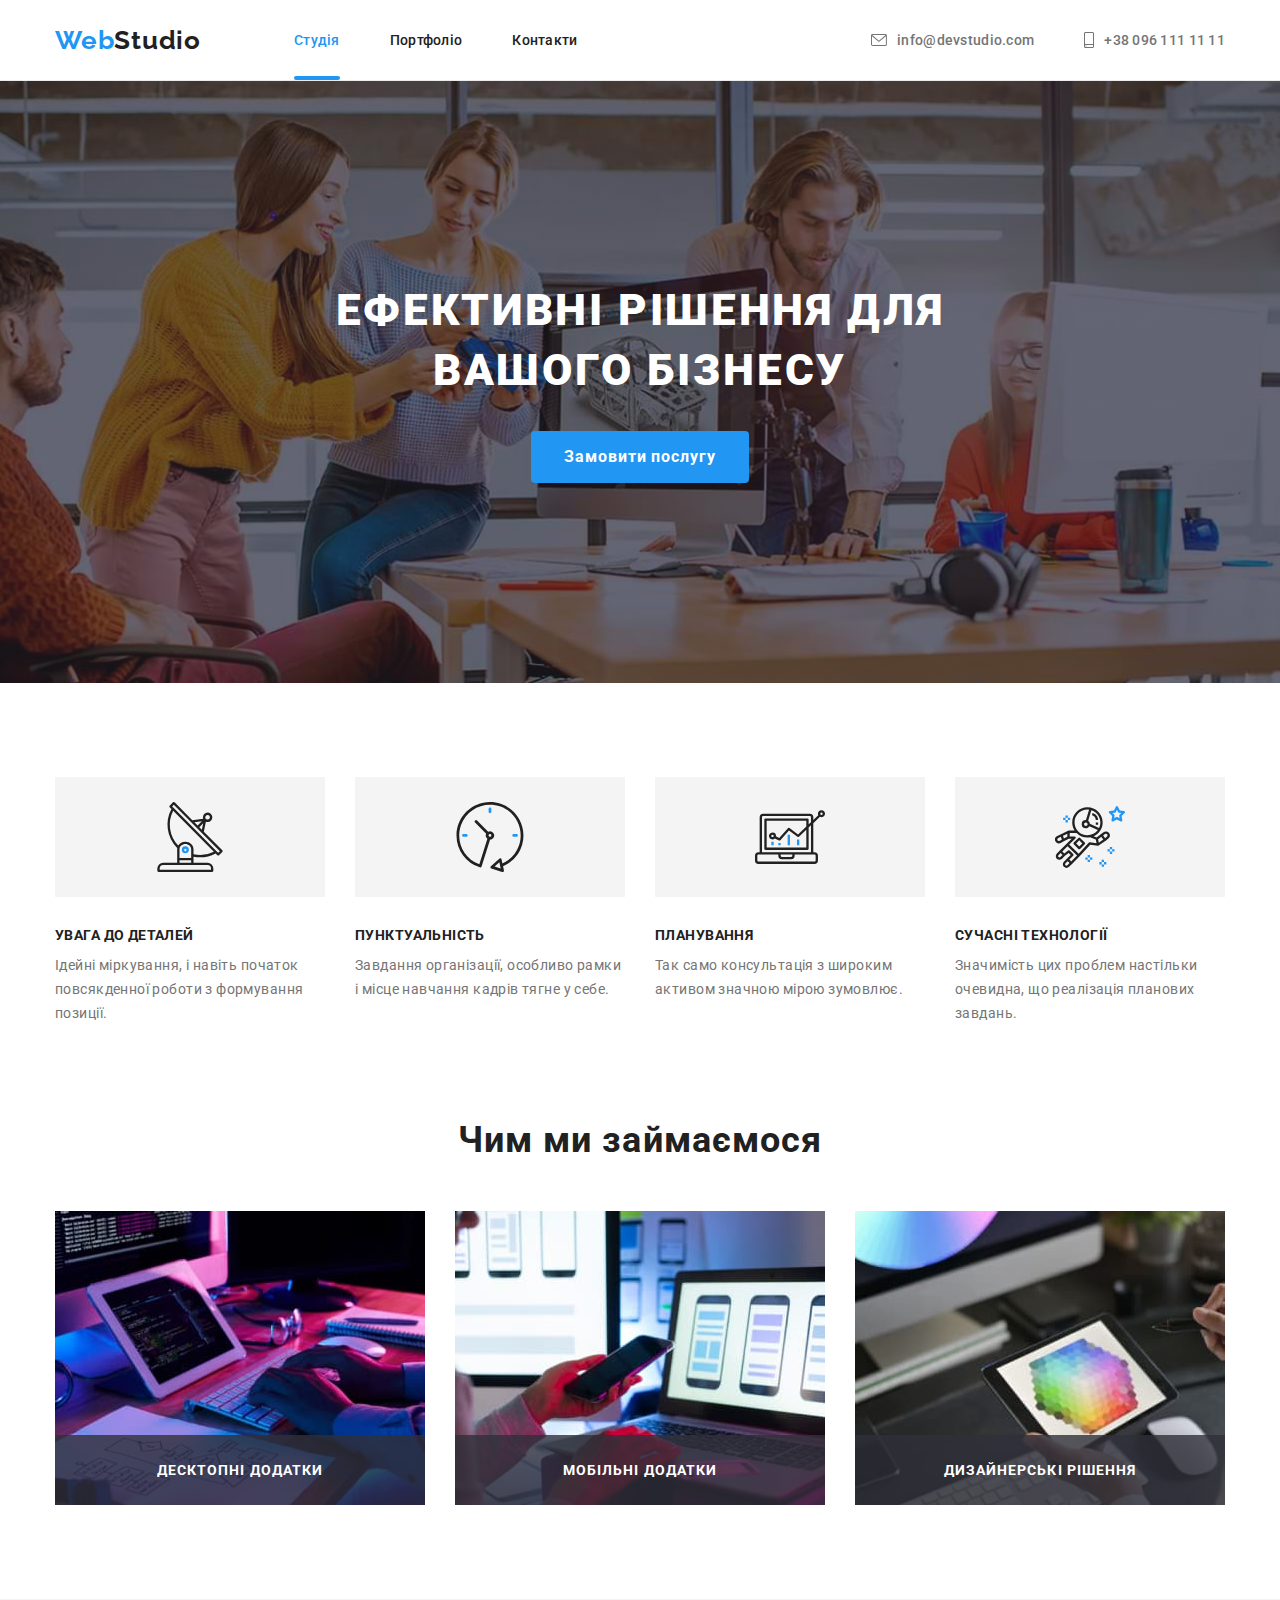
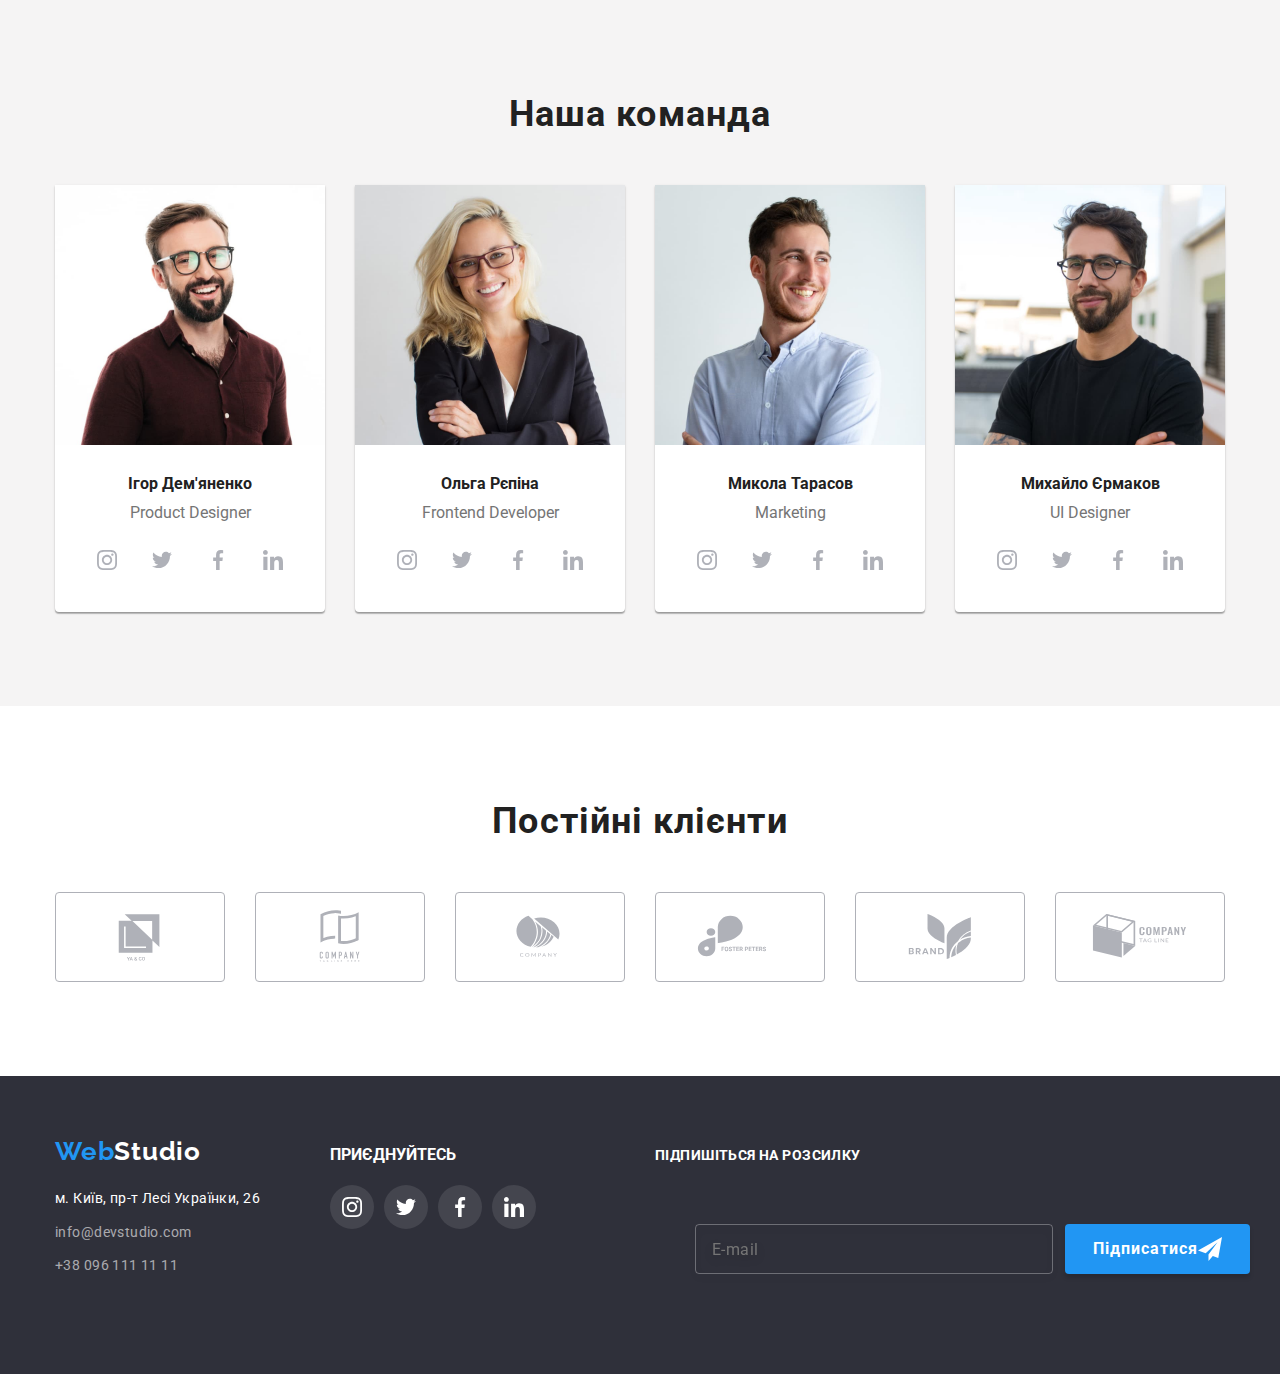
==== commit b6fe3578: "FIx" ====
--- a/index.html
+++ b/index.html
@@ -2,20 +2,17 @@
 <html lang="uk">
 
 <head>
-    <meta charset="UTF-8" />
-    <meta http-equiv="X-UA-Compatible" content="IE=edge" />
-    <meta name="viewport" content="width=device-width, initial-scale=1.0" />
+    <meta charset="UTF-8">
+    <meta http-equiv="X-UA-Compatible" content="IE=edge">
+    <meta name="viewport" content="width=device-width, initial-scale=1.0">
     <title>Студія</title>
-    <link rel="preconnect" href="https://fonts.googleapis.com" />
-    <link rel="preconnect" href="https://fonts.gstatic.com" crossorigin />
-    <link
-        href="https://fonts.googleapis.com/css2?family=Raleway:wght@700&family=Roboto:wght@400;500;700;900&display=swap"
-        rel="stylesheet" />
-    <link rel="stylesheet"
-        href="https://cdnjs.cloudflare.com/ajax/libs/modern-normalize/1.1.0/modern-normalize.min.css" />
-    <link rel="stylesheet" href="./css/styles.css" />
+    <link rel="preconnect" href="https://fonts.googleapis.com">
+    <link rel="preconnect" href="https://fonts.gstatic.com" crossorigin>
+    <link href="https://fonts.googleapis.com/css2?family=Raleway:wght@700&family=Roboto:wght@400;500;700;900&display=swap" rel="stylesheet">
+    <link rel="stylesheet" href="https://cdnjs.cloudflare.com/ajax/libs/modern-normalize/1.1.0/modern-normalize.min.css">
+    <link rel="stylesheet" href="./css/styles.css">
 </head>
-<!---->
+
 <body>
     <header>
         <!--navigation with logo, portfolio, contacts-->
@@ -91,27 +88,25 @@
                 <h2 class="specificity">Чим ми займаємося</h2>
                 <ul class="specif list">
                     <li class="item">
-                        <div class="specif-box"><img src="./images/prog_on_notebook.jpg" alt="Людина програмує" width="370" height="294"/>
+                        <div class="specif-box"><img src="./images/prog_on_notebook.jpg" alt="Людина програмує" width="370" height="294">
                             <div class="specif-box-list">
                                 <p class="specif-box-text">Десктопні додатки</p>
                             </div>
                         </div>
                     </li>
                     <li class="item">
-                        <div class="specif-box"><img src="./images/phone_and_notebook.jpg"
-                            alt="Людина обирає дизайн додатка для відображення на смартфоні" width="370" height="294"/>
+                        <div class="specif-box"><img src="./images/phone_and_notebook.jpg" alt="Людина обирає дизайн додатка для відображення на смартфоні" width="370" height="294">
                             <div class="specif-box-list">
                                 <p class="specif-box-text">Мобільні додатки</p>
                             </div>
                         </div>
                     </li>
                     <li class="item">
-                        <div class="specif-box"><img src="./images/design_tablet.jpg" alt="Людина обирає колір з палітри на планшеті"
-                            width="370" height="294"/>
+                        <div class="specif-box"><img src="./images/design_tablet.jpg" alt="Людина обирає колір з палітри на планшеті" width="370" height="294">
                             <div class="specif-box-list">
                                 <p class="specif-box-text">Дизайнерські рішення</p>
                             </div>
-                        <div>    
+                        </div>    
                     </li>
                 </ul>
             </div>
@@ -122,7 +117,7 @@
                 <h2 class="team">Наша команда</h2>
                 <ul class="all-team list">
                     <li class="item">
-                        <img src="./images/igor.jpg" alt="фото Ігоря Дем'яненко" width="270" height="260" />
+                        <img src="./images/igor.jpg" alt="фото Ігоря Дем'яненко" width="270" height="260">
                         <div class="team-card">
                             <h3 class="name-title">Ігор Дем'яненко</h3>
                             <p class="position-title">Product Designer</p>
@@ -159,7 +154,7 @@
                         </div>
                     </li>
                     <li class="item">
-                        <img src="./images/olga.jpg" alt="фото Ольги Рєпіної" width="270" height="260" />
+                        <img src="./images/olga.jpg" alt="фото Ольги Рєпіної" width="270" height="260">
                         <div class="team-card">
                             <h3 class="name-title">Ольга Рєпіна</h3>
                             <p class="position-title">Frontend Developer</p>
@@ -196,7 +191,7 @@
                         </div>
                     </li>
                     <li class="item">
-                        <img src="./images/mykola.jpg" alt="фото Миколи Тарасова" width="270" height="260" />
+                        <img src="./images/mykola.jpg" alt="фото Миколи Тарасова" width="270" height="260">
                         <div class="team-card">
                             <h3 class="name-title">Микола Тарасов</h3>
                             <p class="position-title">Marketing</p>
@@ -233,7 +228,7 @@
                         </div>
                     </li>
                     <li class="item">
-                        <img src="./images/mykhailo.jpg" alt="фото Михайла Єрмакова" width="270" height="260" />
+                        <img src="./images/mykhailo.jpg" alt="фото Михайла Єрмакова" width="270" height="260">
                         <div class="team-card">
                             <h3 class="name-title">Михайло Єрмаков</h3>
                             <p class="position-title">UI Designer</p>
@@ -324,6 +319,7 @@
         </section>
     </main>
     <!--footer with logo, address, contacts-->
+    
     <footer>
         <div class="container footer-container">
             <div class="container-footer-adress">
@@ -380,7 +376,7 @@
                 <strong class="footer-discription">підпишіться на розсилку</strong>
                 <form class="speaker-form">
                     <label for="email">
-                        <input type="email" name="email" placeholder="E-mail" id="email" />
+                        <input type="email" name="email" placeholder="E-mail" id="email">
                     </label>
                     <button class="email-button" type="submit">
                         <span>Підписатися</span>
@@ -395,11 +391,10 @@
     <div class="backdrop is-hidden" data-modal>
         <div class="modal">
             <button type="button" class="button-close" data-modal-close>
-                <svg width="100%" height="100%">
+                <svg width="30" height="30">
                     <use xLink:href="./images/close.svg#icon-close"></use>
                 </svg>
             </button>
-        
             <form>
                 <h3 class="modal-text">
                     Залиште свої дані, ми вам передзвонимо
@@ -407,21 +402,21 @@
                 <div class="form-field">
                     <label class="label-form">
                         <span class="text-form">Ім'я</span>
-                        <input class="input-form" type="text" name="user-name" id="name" />
+                        <input class="input-form" type="text" name="user-name" id="name">
                         <svg width="18" height="18">
                             <use xLink:href="./images/form-icons.svg#icon-person"></use>
                         </svg>
                     </label>
                     <label class="label-form">
                         <span class="text-form">Телефон</span>
-                        <input class="input-form" type="tel" name="telephone" id="tel" />
+                        <input class="input-form" type="tel" name="telephone" id="tel">
                         <svg width="18" height="18">
                             <use xLink:href="./images/form-icons.svg#icon-phone"></use>
                         </svg>
                     </label>
                     <label class="label-form">
                         <span class="text-form">Пошта</span>
-                        <input class="input-form" type="email" name="email" id="mail" />
+                        <input class="input-form" type="email" name="email" id="mail">
                         <svg width="18" height="18">
                             <use xLink:href="./images/form-icons.svg#icon-email"></use>
                         </svg>
@@ -447,5 +442,4 @@
     </div>
     <script src="./js/modal.js"></script>
 </body>
-
 </html>
--- a/css/styles.css
+++ b/css/styles.css
@@ -100,8 +100,8 @@
     top: 50%;
     left: 50%;
     transform: translate(-50%, -50%);
-    min-width: 528px;
-    min-height: 581px;
+    max-width: 528px;
+    max-height: 581px;
     background: var(--white);
     box-shadow: 0px 1px 3px rgba(0, 0, 0, 0.12), 0px 1px 1px rgba(0, 0, 0, 0.14),
       0px 2px 1px rgba(0, 0, 0, 0.2);
@@ -129,40 +129,64 @@
     padding: 0;
     background-color: var(--white);
     border: 1px solid rgba(0, 0, 0, 0.1);
-    border-radius: 50%;
-}
-  
+    border-radius: 50%;   
+}
+
+.button-close .icon {
+  width: 11px;
+  height: 11px;
+}
+
+.button-close:hover,
+.button-close:focus  {
+  fill: currentColor;
+  cursor: pointer;
+  transition-duration: 250ms;
+  transition-timing-function: var(--animating-timing);
+}
+
+/*.icon { 
+  display: inline-block; 
+  width: 1em; 
+  height: 1em; 
+  stroke-width: 0; 
+  stroke: currentColor; 
+  fill: currentColor; 
+}
+*/
+
 .visually-hidden {
-    position: absolute;
-    width: 1px;
-    height: 1px;
-    margin: -1px;
-    border: 0;
-    padding: 0;
-  
-    white-space: nowrap;
-    clip-path: inset(100%);
-    clip: rect(0 0 0 0);
-    overflow: hidden;
-  }
+  position: absolute;
+  width: 1px;
+  height: 1px;
+  margin: -1px;
+  border: 0;
+  padding: 0;
+  
+  white-space: nowrap;
+  clip-path: inset(100%);
+  clip: rect(0 0 0 0);
+  overflow: hidden;
+}
 
 .modal-text {
-    margin-bottom: 30px;
-    font-weight: 700;
-    font-size: 20px;
-    line-height: 1.2px;
-    text-align: center;
-    letter-spacing: 0.03em;
-  
-    color: var(--main-font-color);
+  margin-bottom: 30px;
+  font-weight: 700;
+  font-size: 20px;
+  line-height: 1.2px;
+  text-align: center;
+  letter-spacing: 0.03em;
+  
+  color: var(--main-font-color);
 }
   
 .submit {
-    text-align: center;
+  text-align: center;
+
 }
 
 form {
-  margin: 40px 40px;
+  padding: 40px 40px;
 }
 
 .form-field {
@@ -188,10 +212,9 @@
 
 .text-form {
   margin-bottom: 4px;
-
-  font-weight: 500;
+  font-weight: 400;
   font-size: 12px;
-  line-height: 1.2;
+  line-height: 14px;
   letter-spacing: 0.01em;
 
   color: var(--secondary-font-color);
@@ -233,7 +256,7 @@
   margin-left: 8px;
   width: 16px;
   height: 15px;
-  border-radius: 2px;
+  border-radius: 1px;
   box-shadow: 0 0 0 2px var(--main-font-color);
 
   transition-duration: 250ms;
@@ -253,9 +276,9 @@
 .checkbox-text {
   margin-left: 7px;
   margin-right: 4px;
-  font-weight: 500;
+  font-weight: 400;
   font-size: 14px;
-  line-height: 1.7x;
+  line-height: 24px;
 
   letter-spacing: 0.03em;
 
@@ -265,7 +288,7 @@
 .checkbox-link {
   font-weight: 500;
   font-size: 14px;
-  line-height: 1.7x;
+  line-height: 1.7;
 
   letter-spacing: 0.03em;
 
@@ -274,6 +297,7 @@
 }
 
 textarea {
+  padding: 12px 16px;
   height: 120px;
   display: flex;
   flex-direction: column;
@@ -292,21 +316,27 @@
 }
 
 textarea::placeholder {
-  padding: 12px 16px;
   max-width: 448px;
   max-height: 120px;
   resize: none;
   color: rgba(117, 117, 117, 0.5);
 }
 
+.lable-checkbox {
+  display: flex;
+  align-items: center;
+}
+
 .modal-button {
+  position: relative;
+  top: -15px;
   background: var(--link-color);
   color: var(--main-light-color);
   box-shadow: 0px 4px 4px rgba(0, 0, 0, 0.15);
   border: 1px solid transparent;
 
   border-radius: 4px;
-  padding: 10px 32px;
+  padding: 10px 52px;
   margin-top: 40px;
   font-weight: 700;
   font-size: 16px;
@@ -363,6 +393,8 @@
     line-height: 16px;
     letter-spacing: 0.02em;
     color: var(--main-font-color);
+
+    transition: color 250ms var(--animation-timing);
   }
 
 .nav-list .item + .item {
@@ -378,7 +410,6 @@
 .nav-list a:hover,
 .nav-list a:focus {
     color: var(--link-color);
-    transition: transform 250ms cubic-bezier(0.4, 0, 0.2, 1);
   }
 
 .nav-list .link::after {
@@ -417,8 +448,9 @@
 .info-list-contacts a:hover,
 .info-list-contacts a:focus {
     color: var(--link-color);
-    transition: transform 250ms var(--animation-timing);
-  }
+    transition: color 250ms var(--animation-timing);
+  }
+
 .nav-list-flex .link.current {
     color: var(--link-color);
   }
@@ -662,20 +694,22 @@
     height: 44px;
     color: var(--icon-color);
     border-radius: 50%;
-  }
+
+    transition: color 250ms var(--animation-timing), 
+    background-color 250ms var(--animation-timing);
+}
   
 .social-links:hover,
 .social-links:focus {
     background-color: var(--link-color);
     color: var(--main-light-color);
     outline: none;
-    transition: transform 250ms var(--animation-timing);
-  }
-  
-.soc-links-svg,
-.soc-links-svg:hover {
-    fill: currentColor;
-  }
+}
+  
+.soc-links-svg {
+  fill: var(--icon-color);
+  fill: currentColor;
+}
   
 .clients {
     padding-top: 94px;
@@ -716,6 +750,9 @@
     color: var(--icon-color);
     border: 1px solid var(--icon-color);
     border-radius: 4px;
+
+    transition: color 250ms var(--animation-timing),
+    border-color 250ms var(--animation-timing);
 }
   
 .clients-item:nth-child(6n) {
@@ -731,7 +768,6 @@
     color: var(--link-color);
     border: 1px solid var(--link-color);
     outline: none;
-    transition: transform 250ms var(--animation-timing);
   }
   
 .clients-svg {
@@ -763,12 +799,18 @@
     background: var(--main-dark-color);
     padding-top: 60px;
     padding-bottom: 60px;
-  }
+}
+
+footer-bg {
+  margin-right: 70px;
+  transition: background-color 250ms var(--animation-timing);
+}
+
 .footer-bg a:hover,
 .footer-bg a:focus {
     color: var(--link-color);
-    transition: transform 250ms var(--animation-timing);
-  }
+}
+
 .webstudio-button {
     display: block;
     margin-bottom: 20px;
@@ -778,10 +820,12 @@
     line-height: 31px;
     letter-spacing: 0.03em;
     color: var(--link-color);
-  }
+}
+
 .span-studio-button {
     color: var(--main-light-color);
-  }
+}
+
 .footer-list-item {
     display: block;
     font-style: normal;
@@ -847,13 +891,15 @@
     color: var(--main-light-color);
     background-color: rgba(255, 255, 255, 0.1);
     border-radius: 50%;
-  }
+
+    transition: color 250ms var(--animation-timing),
+    background-color 250ms var(--animation-timing);
+}
   
 .footer-social-links:hover,
 .footer-social-links:focus {
     background-color: var(--link-color);
     outline: none;
-    transition: transform 250ms var(--animation-timing);
   }
   
 .social-svg {
@@ -885,14 +931,18 @@
     color: var(--main-font-color);
     border: 1px solid transparent;
     border-radius: 4px;
-  }
+
+    transition: background 250ms var(--animation-timing),
+    color 250ms var(--animation-timing),
+    box-shadow 250ms var(--animation-timing);
+}
+
 .portfolio-link:hover,
 .portfolio-link:focus {
     background: var(--link-color);
     color: var(--main-light-color);
     box-shadow: 0px 3px 1px rgba(0, 0, 0, 0.1), 0px 1px 2px rgba(0, 0, 0, 0.08),
-      0px 2px 2px rgba(0, 0, 0, 0.12);
-    transition: transform 250ms var(--animation-timing);  
+      0px 2px 2px rgba(0, 0, 0, 0.12); 
   }
   
 .portfolio-projects .item + .item {
@@ -909,6 +959,8 @@
     display: block;
     text-decoration: none;
     color: currentColor;
+
+    transition: box-shadow 250ms var(--animation-timing);
   }
   
 .card-link:hover,
@@ -916,8 +968,7 @@
     box-shadow: 0px 1px 1px rgba(0, 0, 0, 0.12), 0px 4px 4px rgba(0, 0, 0, 0.06),
       1px 4px 6px rgba(0, 0, 0, 0.16);
     outline: none;
-    transition: transform 250ms var(--animation-timing);
-  }
+}
   
 /*.project-container {
     padding: 20px 24px;
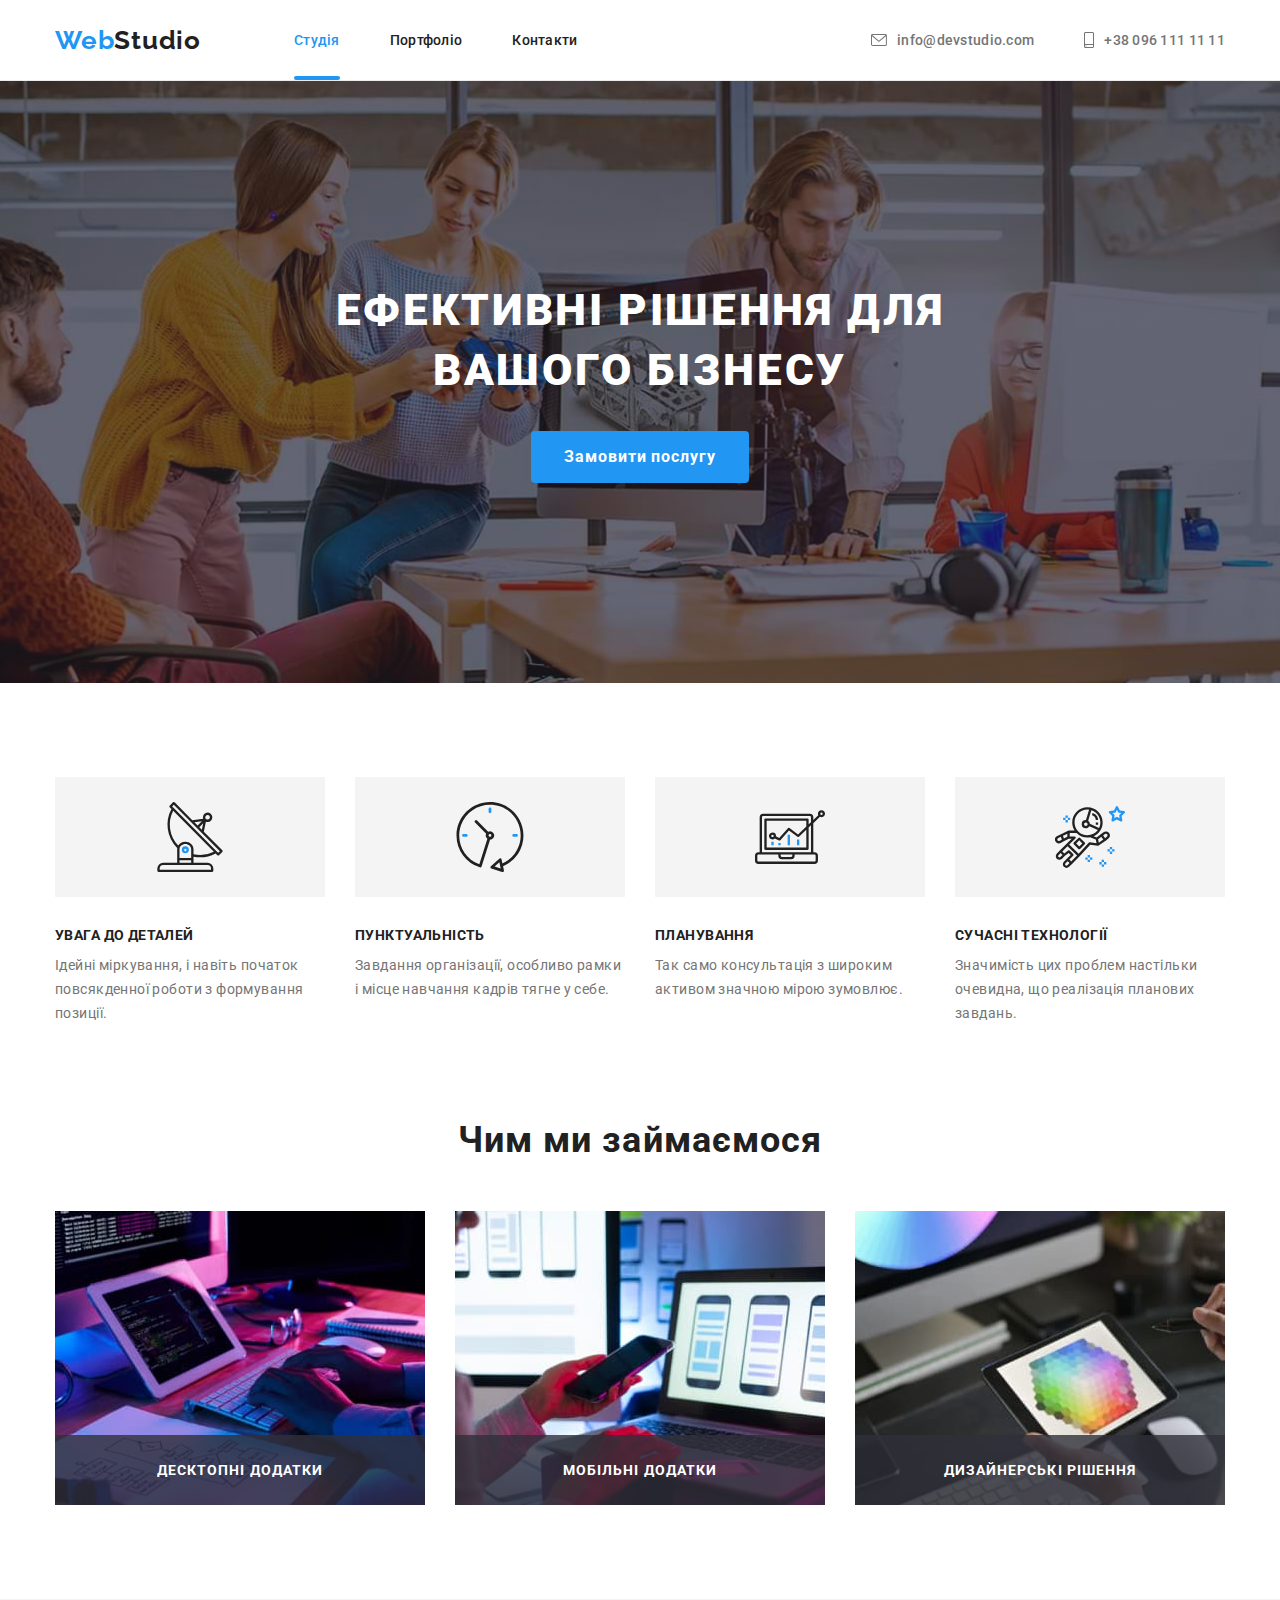
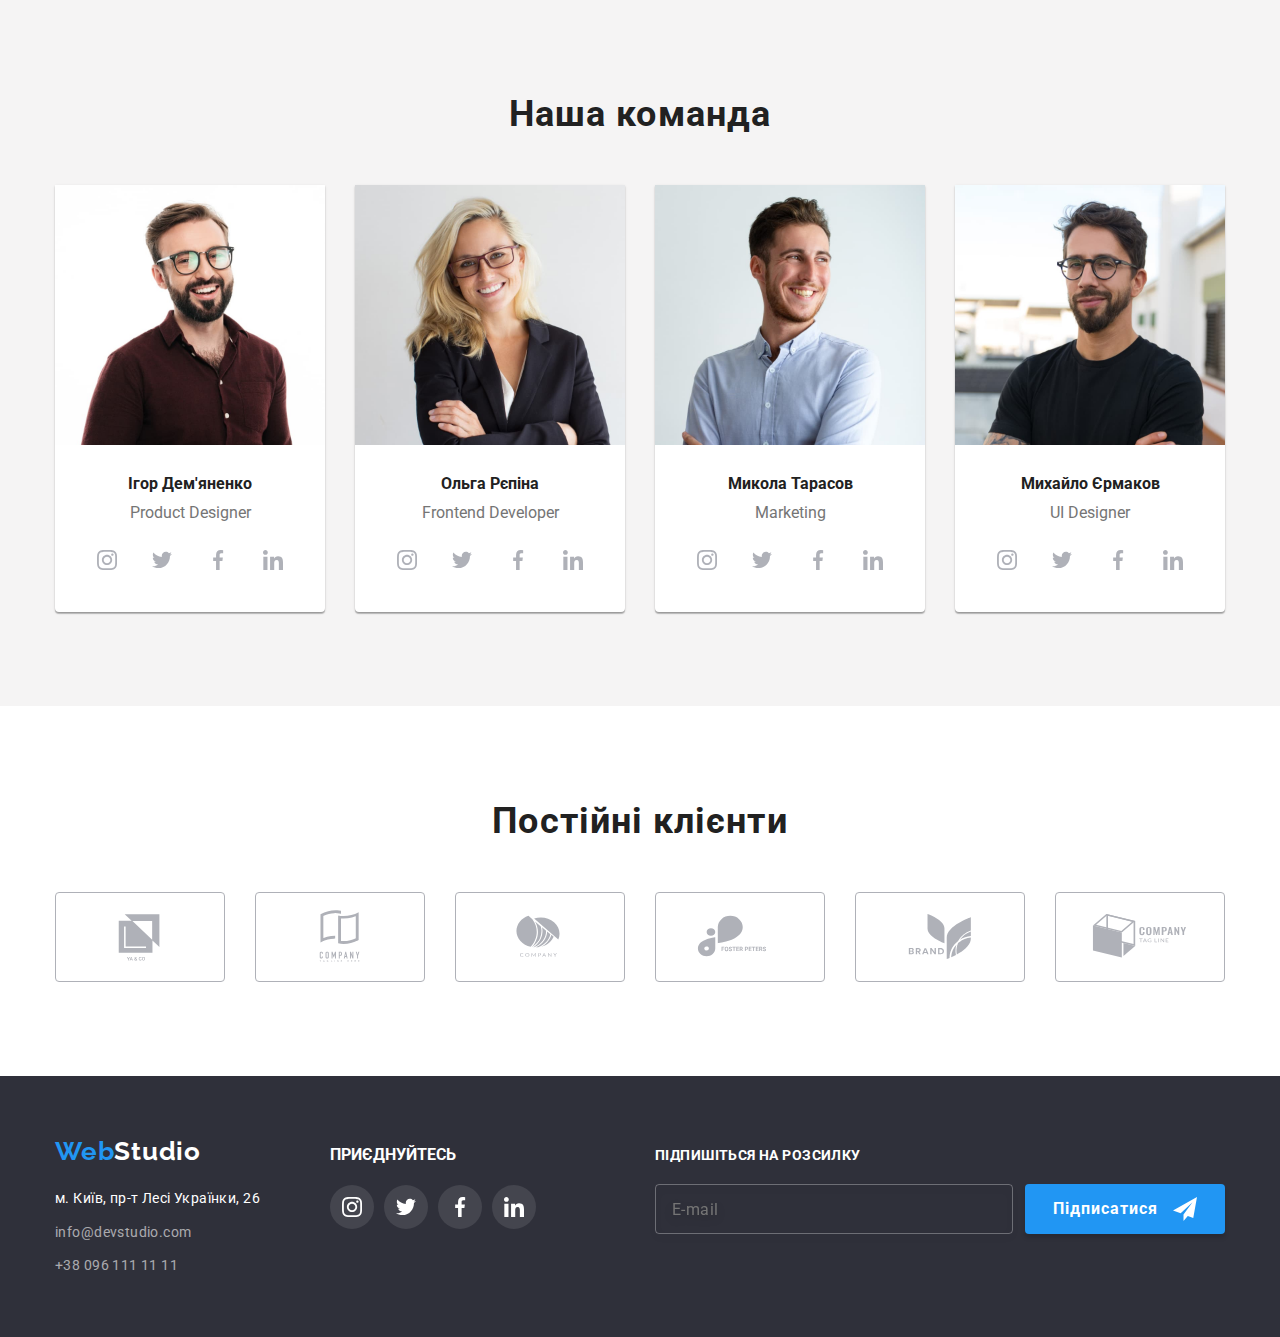
==== commit 65b08f77: "Fix" ====
--- a/index.html
+++ b/index.html
@@ -8,8 +8,11 @@
     <title>Студія</title>
     <link rel="preconnect" href="https://fonts.googleapis.com">
     <link rel="preconnect" href="https://fonts.gstatic.com" crossorigin>
-    <link href="https://fonts.googleapis.com/css2?family=Raleway:wght@700&family=Roboto:wght@400;500;700;900&display=swap" rel="stylesheet">
-    <link rel="stylesheet" href="https://cdnjs.cloudflare.com/ajax/libs/modern-normalize/1.1.0/modern-normalize.min.css">
+    <link
+        href="https://fonts.googleapis.com/css2?family=Raleway:wght@700&family=Roboto:wght@400;500;700;900&display=swap"
+        rel="stylesheet">
+    <link rel="stylesheet"
+        href="https://cdnjs.cloudflare.com/ajax/libs/modern-normalize/1.1.0/modern-normalize.min.css">
     <link rel="stylesheet" href="./css/styles.css">
 </head>
 
@@ -54,30 +57,30 @@
                 <h2 class="visually-hidden">Переваги</h2>
                 <ul class="featueres list">
                     <li class="item quality antenna">
-                            <h3 class="featueres-title">Увага до деталей</h3>
-                            <p class="featueres-link">
-                                Ідейні міркування, і навіть початок повсякденної роботи з формування позиції.
-                            </p>
+                        <h3 class="featueres-title">Увага до деталей</h3>
+                        <p class="featueres-link">
+                            Ідейні міркування, і навіть початок повсякденної роботи з формування позиції.
+                        </p>
                     </li>
                     <li class="item quality clock">
-                            <h3 class="featueres-title">Пунктуальність</h3>
-                            <p class="featueres-link">
-                                Завдання організації, особливо рамки і місце навчання кадрів
-                                тягне у себе.
-                            </p>
+                        <h3 class="featueres-title">Пунктуальність</h3>
+                        <p class="featueres-link">
+                            Завдання організації, особливо рамки і місце навчання кадрів
+                            тягне у себе.
+                        </p>
                     </li>
                     <li class="item quality diagram">
-                            <h3 class="featueres-title">Планування</h3>
-                            <p class="featueres-link">
-                                Так само консультація з широким активом значною мірою зумовлює.
-                            </p>
+                        <h3 class="featueres-title">Планування</h3>
+                        <p class="featueres-link">
+                            Так само консультація з широким активом значною мірою зумовлює.
+                        </p>
                     </li>
                     <li class="item quality astronaut">
-                            <h3 class="featueres-title">Сучасні технології</h3>
-                            <p class="featueres-link">
-                                Значимість цих проблем настільки очевидна, що реалізація
-                                планових завдань.
-                            </p>
+                        <h3 class="featueres-title">Сучасні технології</h3>
+                        <p class="featueres-link">
+                            Значимість цих проблем настільки очевидна, що реалізація
+                            планових завдань.
+                        </p>
                     </li>
                 </ul>
             </div>
@@ -88,25 +91,29 @@
                 <h2 class="specificity">Чим ми займаємося</h2>
                 <ul class="specif list">
                     <li class="item">
-                        <div class="specif-box"><img src="./images/prog_on_notebook.jpg" alt="Людина програмує" width="370" height="294">
+                        <div class="specif-box"><img src="./images/prog_on_notebook.jpg" alt="Людина програмує"
+                                width="370" height="294">
                             <div class="specif-box-list">
                                 <p class="specif-box-text">Десктопні додатки</p>
                             </div>
                         </div>
                     </li>
                     <li class="item">
-                        <div class="specif-box"><img src="./images/phone_and_notebook.jpg" alt="Людина обирає дизайн додатка для відображення на смартфоні" width="370" height="294">
+                        <div class="specif-box"><img src="./images/phone_and_notebook.jpg"
+                                alt="Людина обирає дизайн додатка для відображення на смартфоні" width="370"
+                                height="294">
                             <div class="specif-box-list">
                                 <p class="specif-box-text">Мобільні додатки</p>
                             </div>
                         </div>
                     </li>
                     <li class="item">
-                        <div class="specif-box"><img src="./images/design_tablet.jpg" alt="Людина обирає колір з палітри на планшеті" width="370" height="294">
+                        <div class="specif-box"><img src="./images/design_tablet.jpg"
+                                alt="Людина обирає колір з палітри на планшеті" width="370" height="294">
                             <div class="specif-box-list">
                                 <p class="specif-box-text">Дизайнерські рішення</p>
                             </div>
-                        </div>    
+                        </div>
                     </li>
                 </ul>
             </div>
@@ -284,7 +291,7 @@
                             <svg class="clients-svg" width="106" height="60">
                                 <use xLink:href="./images/sprite_companis.svg#icon-logo-1"></use>
                             </svg>
-                         </a>
+                        </a>
                     </li>
                     <li class="clients-item">
                         <a href="#" class="link clients-link">
@@ -319,7 +326,7 @@
         </section>
     </main>
     <!--footer with logo, address, contacts-->
-    
+
     <footer>
         <div class="container footer-container">
             <div class="container-footer-adress">
@@ -375,9 +382,7 @@
             <div class="footer-subscribe">
                 <strong class="footer-discription">підпишіться на розсилку</strong>
                 <form class="speaker-form">
-                    <label for="email">
-                        <input type="email" name="email" placeholder="E-mail" id="email">
-                    </label>
+                    <input type="email" name="email" placeholder="E-mail" id="email">
                     <button class="email-button" type="submit">
                         <span>Підписатися</span>
                         <svg width="24" height="24">
@@ -391,8 +396,8 @@
     <div class="backdrop is-hidden" data-modal>
         <div class="modal">
             <button type="button" class="button-close" data-modal-close>
-                <svg width="30" height="30">
-                    <use xLink:href="./images/close.svg#icon-close"></use>
+                <svg class="icon">
+                    <use xLink:href="./images/close.svg#close" width="11" height="11"></use>
                 </svg>
             </button>
             <form>
@@ -423,13 +428,18 @@
                     </label>
                     <label class="label-form">
                         <span class="text-form">Коментар</span>
-                        <textarea name="comment" cols="45" rows="5" placeholder="Введіть текст" id="comment"></textarea>
+                        <textarea name="comment" rows="6" placeholder="Введіть текст" id="comment"></textarea>
                     </label>
                 </div>
                 <div class="checkbox">
-                    <label class="lable-checkbox">
-                        <input class="input-checkbox visually-hidden" type="checkbox" value="agree" name="checkbox">
-                        <span class="check-box"></span>
+                    <label class="label-checkbox">
+                        <input class="input-checkbox visually-hidden" type="checkbox" value="agree" name="agreement">
+
+                        <p class="form-taxt-checkbox">
+                            <svg class="checkbox-icon" width="16" height="15">
+                                <use href="./images/icons.svg#icon-icon-check"></use>
+                            </svg>
+                        </p>
                         <span class="checkbox-text">Погоджуюся з розсилкою та приймаю</span>
                         <a class="checkbox-link" href="#">Умови договору</a>
                     </label>
@@ -438,8 +448,9 @@
                     <button type="submit" class="modal-button" data-modal-open>Відравити</button>
                 </div>
             </form>
-        </div>    
+        </div>
     </div>
     <script src="./js/modal.js"></script>
 </body>
-</html>
+
+</html>--- a/css/styles.css
+++ b/css/styles.css
@@ -100,12 +100,13 @@
     top: 50%;
     left: 50%;
     transform: translate(-50%, -50%);
-    max-width: 528px;
-    max-height: 581px;
+    width: 528px;
+    height: 581px;
     background: var(--white);
     box-shadow: 0px 1px 3px rgba(0, 0, 0, 0.12), 0px 1px 1px rgba(0, 0, 0, 0.14),
       0px 2px 1px rgba(0, 0, 0, 0.2);
     border-radius: 4px;
+
     transform: translate(-50%, -50%) scale(1);
     transition: transform 250ms cubic-bezier(0.6, 0.14, 0.21, 1.43);
 }
@@ -137,12 +138,12 @@
   height: 11px;
 }
 
-.button-close:hover,
-.button-close:focus  {
-  fill: currentColor;
+.button-close:hover .icon,
+.button-close:focus .icon {
+  fill: var(--link-color);
   cursor: pointer;
-  transition-duration: 250ms;
-  transition-timing-function: var(--animating-timing);
+  /*transition-duration: 250ms;
+  transition-timing-function: var(--animating-timing);*/
 }
 
 /*.icon { 
@@ -186,7 +187,7 @@
 }
 
 form {
-  padding: 40px 40px;
+  margin: 40px 40px;
 }
 
 .form-field {
@@ -212,9 +213,9 @@
 
 .text-form {
   margin-bottom: 4px;
-  font-weight: 400;
+  font-weight: 500;
   font-size: 12px;
-  line-height: 14px;
+  line-height: 1.2;
   letter-spacing: 0.01em;
 
   color: var(--secondary-font-color);
@@ -262,8 +263,13 @@
   transition-duration: 250ms;
   transition-timing-function: var(--animating-timing);
 }
-
-.input-checkbox:checked + .check-box::after {
+.input-checkbox:focus-visible > .checkbox-icon {
+  --color3: var(--link-color);
+}
+.input-checkbox:focus-visible {
+  outline-color: var(--link-color);
+}
+/*.input-checkbox:checked + .check-box::after {
   box-shadow: 0 0 0 2px var(--link-color);
   background-color: var(--link-color);
 
@@ -271,7 +277,7 @@
 
   transition-duration: 250ms;
   transition-timing-function: var(--animating-timing);
-}
+}*/
 
 .checkbox-text {
   margin-left: 7px;
@@ -296,11 +302,18 @@
   text-decoration: underline;
 }
 
+.form-taxt-checkbox {
+  position: relative;
+  color: var(--secondary-font-color);
+  margin-left: 7px;
+}
+
 textarea {
-  padding: 12px 16px;
+  padding: 12px;
   height: 120px;
   display: flex;
   flex-direction: column;
+
   border: 1px solid rgba(33, 33, 33, 0.2);
   box-sizing: border-box;
   border-radius: 4px;
@@ -322,14 +335,43 @@
   color: rgba(117, 117, 117, 0.5);
 }
 
-.lable-checkbox {
+.label-checkbox {
   display: flex;
+  justify-content: center;
   align-items: center;
+
+  margin-top: 20px;
+  margin-bottom: 30px;
+}
+.checkbox-icon {
+  position: absolute;
+  top: 0;
+  left: 0;
+  transform: translate(-133%, -51%);
+  --color1: var(--white);
+  --color2: var(--white);
+  --color3: var(--logo-color);
+}
+
+.checkbox-icon:focus {
+  --color1: var(--white);
+  --color2: var(--white);
+  --color3: var(--logo-color);
+}
+
+.input-checkbox:checked ~ .form-taxt-checkbox > .checkbox-icon {
+  --color1: var(--link-color);
+  --color2: var(--white);
+  --color3: var(--link-color);
+}
+
+.input-checkbox:focus ~ .form-taxt-checkbox > .checkbox-icon {
+  --color3: var(--link-color);
 }
 
 .modal-button {
   position: relative;
-  top: -15px;
+  bottom: 40px;
   background: var(--link-color);
   color: var(--main-light-color);
   box-shadow: 0px 4px 4px rgba(0, 0, 0, 0.15);
